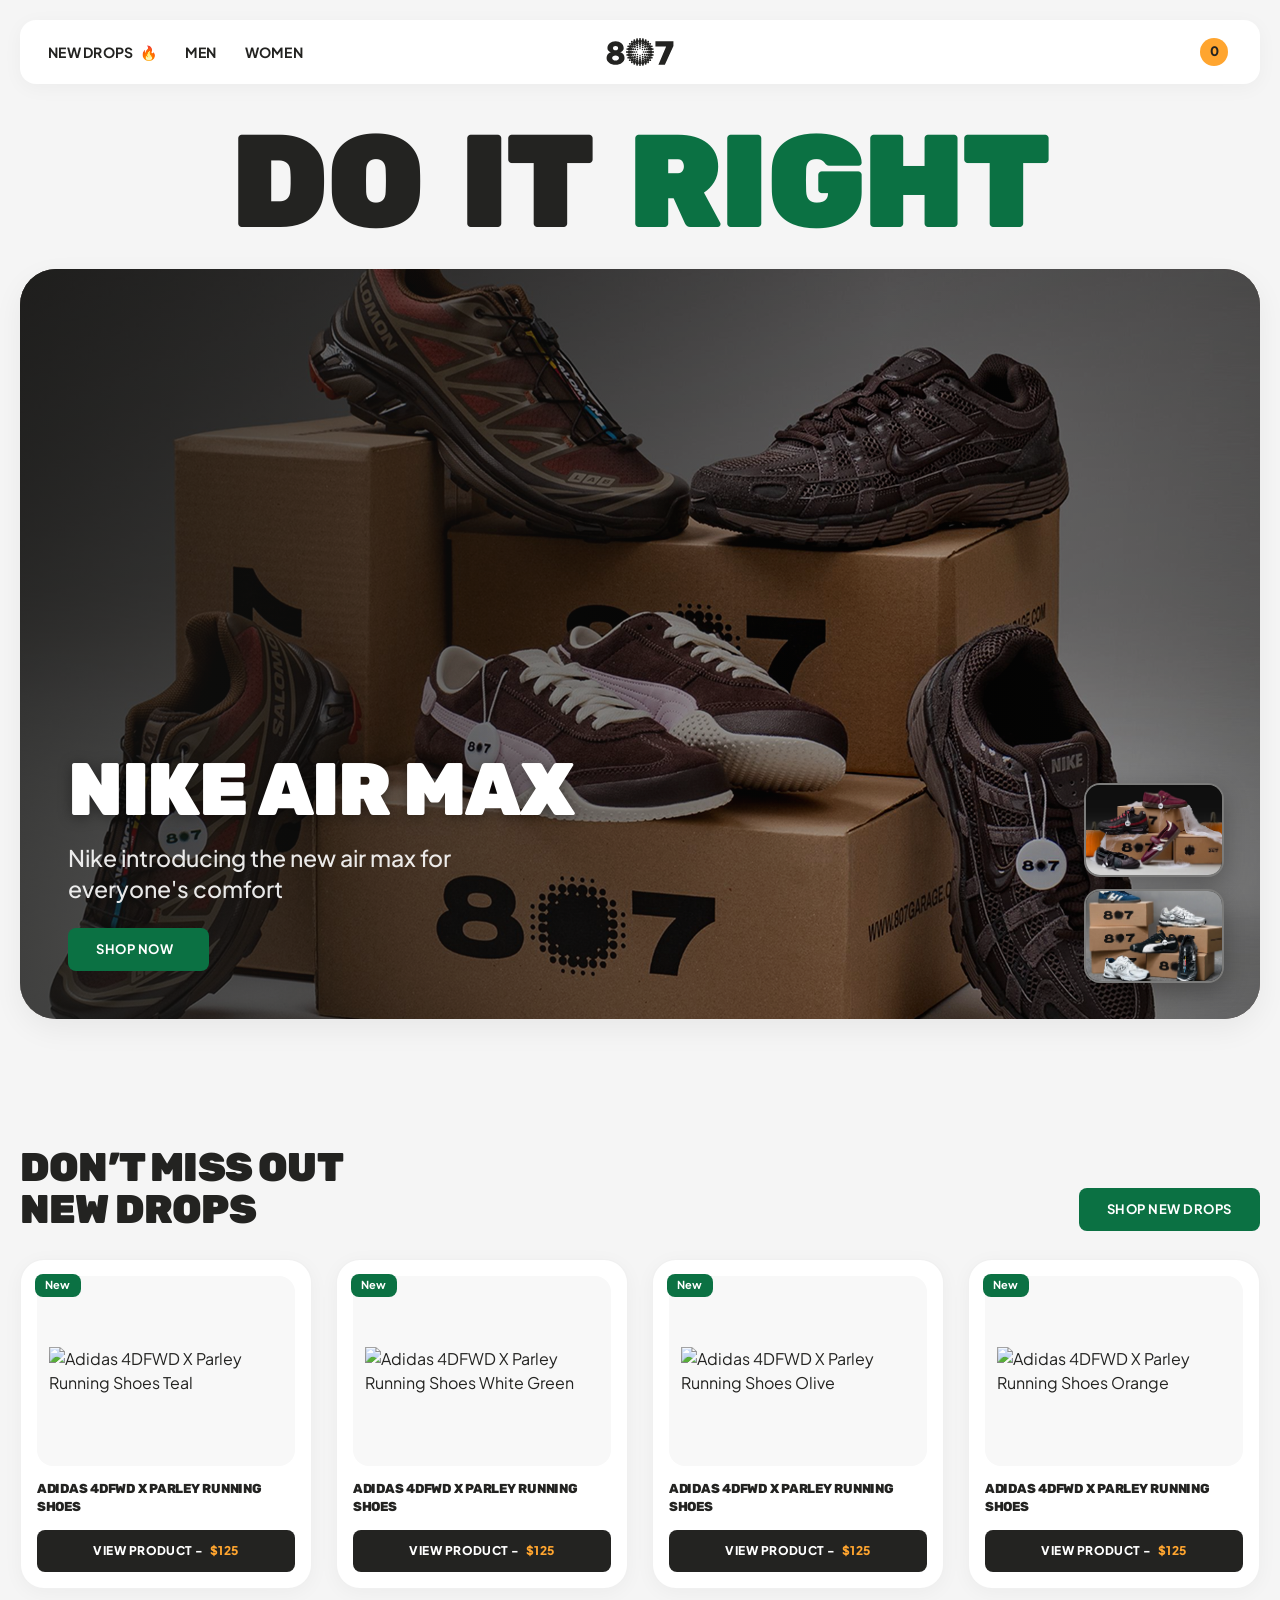
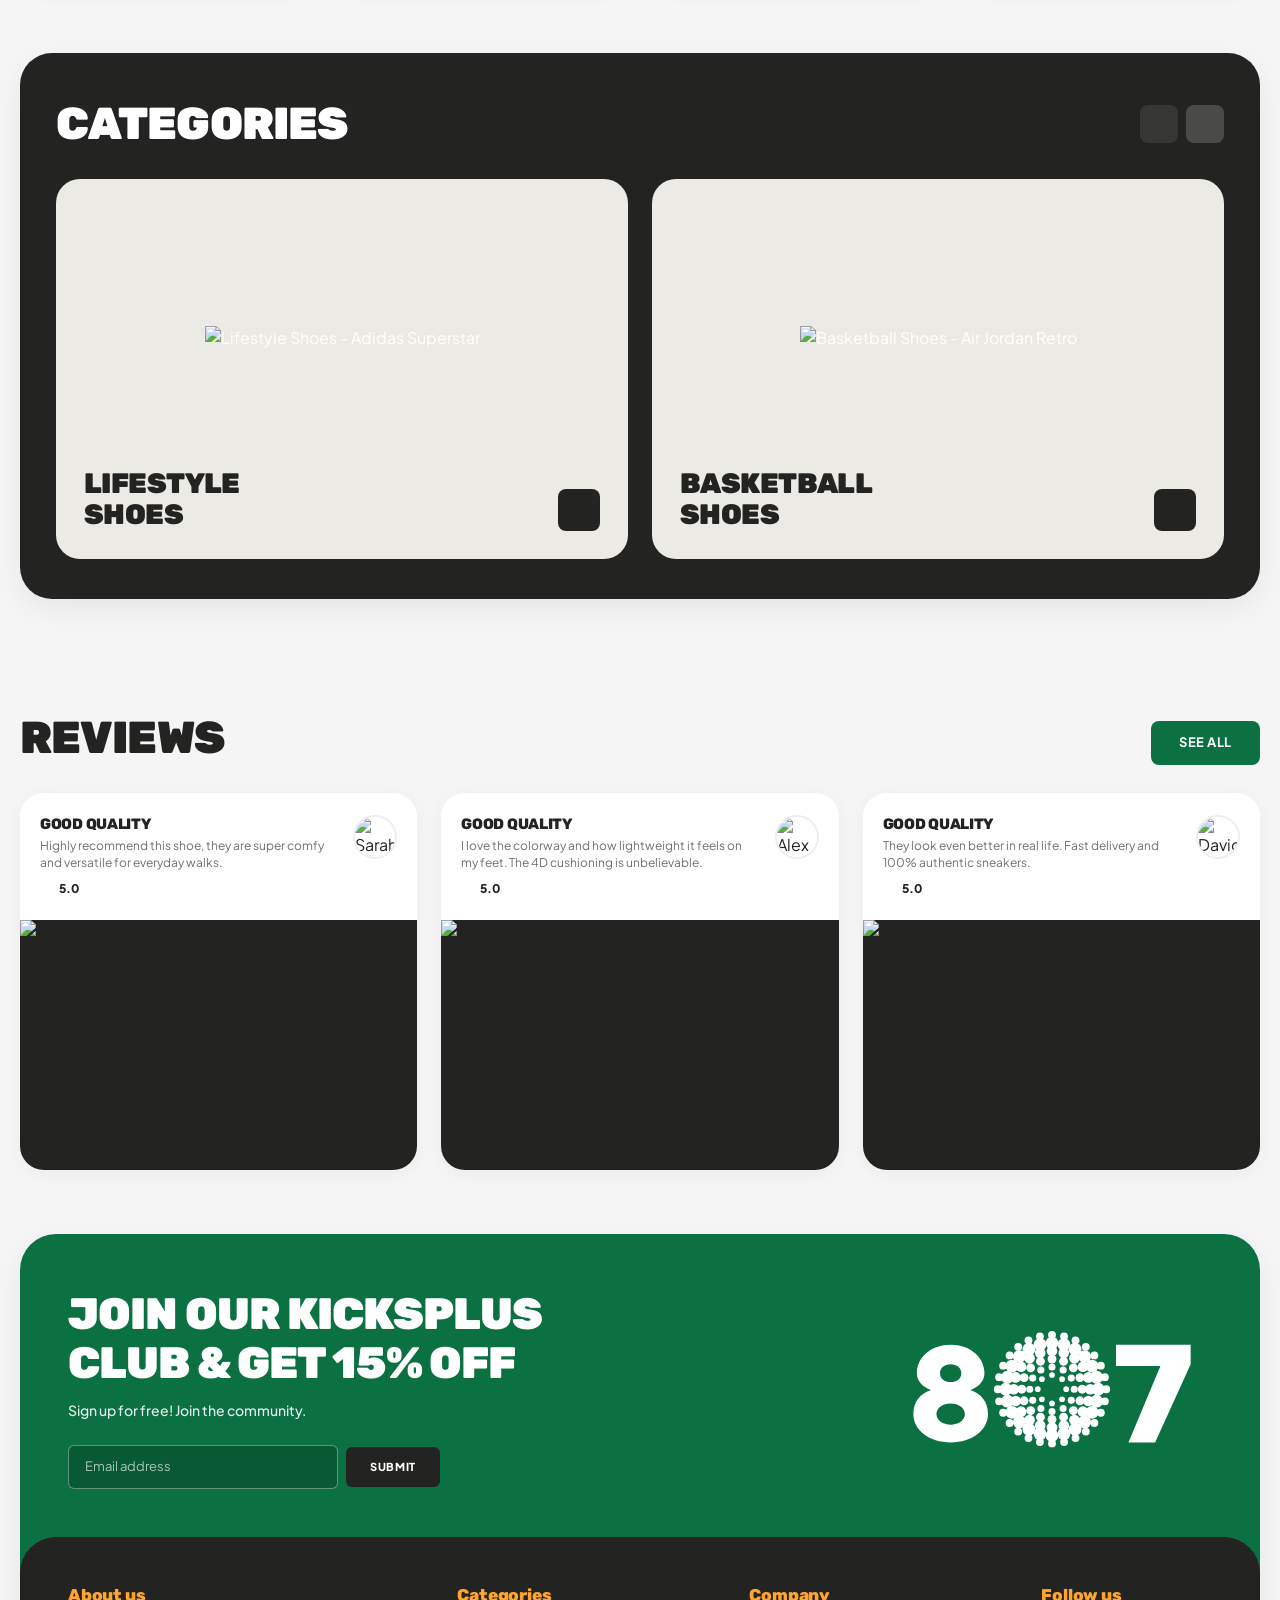
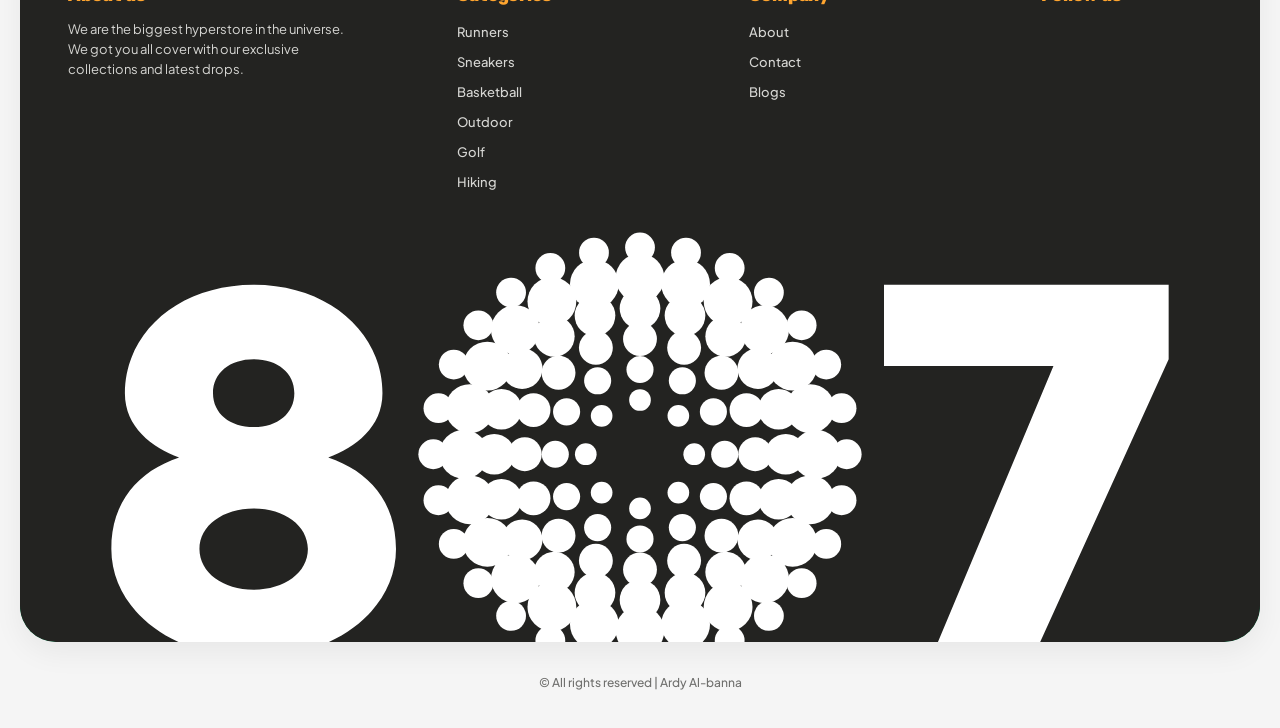
==== index.html @ c46842c0 "first commit" ====
<!DOCTYPE html>
<html lang="en">
<head>
  <meta charset="UTF-8" />
  <meta name="viewport" content="width=device-width, initial-scale=1.0" />
  <title>807 | DO IT RIGHT - Exclusive Sneakers & Streetwear Drops</title>
  <meta name="description" content="Shop the freshest sneaker drops, Nike Air Max, Adidas 4DFWD, and iconic streetwear at 807 Store. Sign up for 15% off your first order." />

  <!-- Google Fonts: Rubik & Plus Jakarta Sans -->
  <link rel="preconnect" href="https://fonts.googleapis.com" />
  <link rel="preconnect" href="https://fonts.gstatic.com" crossorigin />
  <link href="https://fonts.googleapis.com/css2?family=Plus+Jakarta+Sans:wght@400;500;600;700&family=Rubik:ital,wght@0,700;0,800;0,900;1,800&display=swap" rel="stylesheet" />

  <!-- Bootstrap 5.3.3 CSS -->
  <link href="https://cdn.jsdelivr.net/npm/bootstrap@5.3.3/dist/css/bootstrap.min.css" rel="stylesheet" integrity="sha384-QWTKZyjpPEjISv5WaRU9OFeRpok6YctnYmDr5pNlyT2bRjXh0JMhjY6hW+ALEwIH" crossorigin="anonymous" />

  <!-- Remix Icon 4.5.0 -->
  <link href="https://cdn.jsdelivr.net/npm/remixicon@4.5.0/fonts/remixicon.css" rel="stylesheet" />

  <!-- Custom Stylesheet -->
  <link rel="stylesheet" href="assets/css/style.css" />
</head>
<body>

  <!-- SVG Symbol Definition for 807 Logo -->
  <svg style="display: none;">
    <symbol id="logo-807-symbol" viewBox="0 0 180 70">
      <g fill="currentColor">
        <!-- Number 8 -->
        <path d="M 33 10 C 22 10 14 17 14 26 C 14 31 18 34 22 35.5 C 16 37.5 12 42 12 49 C 12 58 21 65 33 65 C 45 65 54 58 54 49 C 54 42 50 37.5 44 35.5 C 48 34 52 31 52 26 C 52 17 44 10 33 10 Z M 33 21 C 36.5 21 39 23 39 26 C 39 29 36.5 31 33 31 C 29.5 31 27 29 27 26 C 27 23 29.5 21 33 21 Z M 33 43 C 37.5 43 41 45.5 41 49 C 41 52.5 37.5 55 33 55 C 28.5 55 25 52.5 25 49 C 25 45.5 28.5 43 33 43 Z" />
        <!-- Number 0 (Radial Halftone Dots) -->
        <g class="halftone-dots">
          <circle cx="98.00" cy="35.00" r="1.6" /><circle cx="95.66" cy="40.66" r="1.6" /><circle cx="90.00" cy="43.00" r="1.6" /><circle cx="84.34" cy="40.66" r="1.6" /><circle cx="82.00" cy="35.00" r="1.6" /><circle cx="84.34" cy="29.34" r="1.6" /><circle cx="90.00" cy="27.00" r="1.6" /><circle cx="95.66" cy="29.34" r="1.6" /><circle cx="102.50" cy="35.00" r="2.0" /><circle cx="100.83" cy="41.25" r="2.0" /><circle cx="96.25" cy="45.83" r="2.0" /><circle cx="90.00" cy="47.50" r="2.0" /><circle cx="83.75" cy="45.83" r="2.0" /><circle cx="79.17" cy="41.25" r="2.0" /><circle cx="77.50" cy="35.00" r="2.0" /><circle cx="79.17" cy="28.75" r="2.0" /><circle cx="83.75" cy="24.17" r="2.0" /><circle cx="90.00" cy="22.50" r="2.0" /><circle cx="96.25" cy="24.17" r="2.0" /><circle cx="100.83" cy="28.75" r="2.0" /><circle cx="107.00" cy="35.00" r="2.5" /><circle cx="105.71" cy="41.51" r="2.5" /><circle cx="102.02" cy="47.02" r="2.5" /><circle cx="96.51" cy="50.71" r="2.5" /><circle cx="90.00" cy="52.00" r="2.5" /><circle cx="83.49" cy="50.71" r="2.5" /><circle cx="77.98" cy="47.02" r="2.5" /><circle cx="74.29" cy="41.51" r="2.5" /><circle cx="73.00" cy="35.00" r="2.5" /><circle cx="74.29" cy="28.49" r="2.5" /><circle cx="77.98" cy="22.98" r="2.5" /><circle cx="83.49" cy="19.29" r="2.5" /><circle cx="90.00" cy="18.00" r="2.5" /><circle cx="96.51" cy="19.29" r="2.5" /><circle cx="102.02" cy="22.98" r="2.5" /><circle cx="105.71" cy="28.49" r="2.5" /><circle cx="111.50" cy="35.00" r="3.0" /><circle cx="110.45" cy="41.64" r="3.0" /><circle cx="107.39" cy="47.64" r="3.0" /><circle cx="102.64" cy="52.39" r="3.0" /><circle cx="96.64" cy="55.45" r="3.0" /><circle cx="90.00" cy="56.50" r="3.0" /><circle cx="83.36" cy="55.45" r="3.0" /><circle cx="77.36" cy="52.39" r="3.0" /><circle cx="72.61" cy="47.64" r="3.0" /><circle cx="69.55" cy="41.64" r="3.0" /><circle cx="68.50" cy="35.00" r="3.0" /><circle cx="69.55" cy="28.36" r="3.0" /><circle cx="72.61" cy="22.36" r="3.0" /><circle cx="77.36" cy="17.61" r="3.0" /><circle cx="83.36" cy="14.55" r="3.0" /><circle cx="90.00" cy="13.50" r="3.0" /><circle cx="96.64" cy="14.55" r="3.0" /><circle cx="102.64" cy="17.61" r="3.0" /><circle cx="107.39" cy="22.36" r="3.0" /><circle cx="110.45" cy="28.36" r="3.0" /><circle cx="116.00" cy="35.00" r="3.6" /><circle cx="115.11" cy="41.73" r="3.6" /><circle cx="112.52" cy="48.00" r="3.6" /><circle cx="108.38" cy="53.38" r="3.6" /><circle cx="103.00" cy="57.52" r="3.6" /><circle cx="96.73" cy="60.11" r="3.6" /><circle cx="90.00" cy="61.00" r="3.6" /><circle cx="83.27" cy="60.11" r="3.6" /><circle cx="77.00" cy="57.52" r="3.6" /><circle cx="71.62" cy="53.38" r="3.6" /><circle cx="67.48" cy="48.00" r="3.6" /><circle cx="64.89" cy="41.73" r="3.6" /><circle cx="64.00" cy="35.00" r="3.6" /><circle cx="64.89" cy="28.27" r="3.6" /><circle cx="67.48" cy="22.00" r="3.6" /><circle cx="71.62" cy="16.62" r="3.6" /><circle cx="77.00" cy="12.48" r="3.6" /><circle cx="83.27" cy="9.89" r="3.6" /><circle cx="90.00" cy="9.00" r="3.6" /><circle cx="96.73" cy="9.89" r="3.6" /><circle cx="103.00" cy="12.48" r="3.6" /><circle cx="108.38" cy="16.62" r="3.6" /><circle cx="112.52" cy="22.00" r="3.6" /><circle cx="115.11" cy="28.27" r="3.6" /><circle cx="120.50" cy="35.00" r="2.2" /><circle cx="119.74" cy="41.79" r="2.2" /><circle cx="117.48" cy="48.23" r="2.2" /><circle cx="113.85" cy="54.02" r="2.2" /><circle cx="109.02" cy="58.85" r="2.2" /><circle cx="103.23" cy="62.48" r="2.2" /><circle cx="96.79" cy="64.74" r="2.2" /><circle cx="90.00" cy="65.50" r="2.2" /><circle cx="83.21" cy="64.74" r="2.2" /><circle cx="76.77" cy="62.48" r="2.2" /><circle cx="70.98" cy="58.85" r="2.2" /><circle cx="66.15" cy="54.02" r="2.2" /><circle cx="62.52" cy="48.23" r="2.2" /><circle cx="60.26" cy="41.79" r="2.2" /><circle cx="59.50" cy="35.00" r="2.2" /><circle cx="60.26" cy="28.21" r="2.2" /><circle cx="62.52" cy="21.77" r="2.2" /><circle cx="66.15" cy="15.98" r="2.2" /><circle cx="70.98" cy="11.15" r="2.2" /><circle cx="76.77" cy="7.52" r="2.2" /><circle cx="83.21" cy="5.26" r="2.2" /><circle cx="90.00" cy="4.50" r="2.2" /><circle cx="96.79" cy="5.26" r="2.2" /><circle cx="103.23" cy="7.52" r="2.2" /><circle cx="109.02" cy="11.15" r="2.2" /><circle cx="113.85" cy="15.98" r="2.2" /><circle cx="117.48" cy="21.77" r="2.2" /><circle cx="119.74" cy="28.21" r="2.2" />
        </g>
        <!-- Number 7 -->
        <path d="M 126 10 L 168 10 L 168 21 L 148 65 L 133 65 L 151 22 L 126 22 Z" />
      </g>
    </symbol>
  </svg>

  <div class="app-container">

    <!-- ==========================================
         1. NAVBAR
         ========================================== -->
    <header class="header-wrapper">
      <nav class="custom-navbar">
        <!-- Left Links -->
        <div class="nav-links-left">
          <a href="#new-drops" class="nav-item-link">
            <span>New Drops</span>
            <span class="fire-emoji">🔥</span>
          </a>
          <a href="listing.html" class="nav-item-link">MEN</a>
          <a href="listing.html" class="nav-item-link">WOMEN</a>
        </div>

        <!-- Center 807 Logo -->
        <a href="#" class="navbar-center-logo" aria-label="807 Home">
          <svg viewBox="0 0 180 70" style="height: 30px; width: 78px; fill: currentColor;">
            <use href="#logo-807-symbol"></use>
          </svg>
        </a>

        <!-- Right Action Icons -->
        <div class="nav-actions-right">
          <button class="nav-icon-btn" aria-label="Search">
            <i class="ri-search-line"></i>
          </button>
          <a href="login.html" class="nav-icon-btn" aria-label="Account profile">
            <i class="ri-user-line"></i>
          </a>
          <a href="cart.html" class="nav-icon-btn position-relative" aria-label="Shopping Cart">
            <span class="nav-cart-badge">0</span>
          </a>
        </div>
      </nav>
    </header>

    <!-- ==========================================
         2. HERO TITLE: DO IT RIGHT
         ========================================== -->
    <section class="hero-title-section">
      <h1 class="hero-giant-title">
        <span>DO IT </span><span class="title-accent">RIGHT</span>
      </h1>
    </section>

    <!-- ==========================================
         3. HERO BANNER
         ========================================== -->
    <section class="hero-banner-section">
      <div class="hero-banner-wrapper">
        <!-- High-res Sneaker Box Background Image from Google / Unsplash -->
        <img
          src="assets/images/hero-banner.png"
          alt="Nike Air Max Sneakers on Shoe Boxes"
          class="hero-banner-bg-img"
          loading="eager"
        />
        <div class="hero-banner-overlay"></div>

        <!-- Content Overlay -->
        <div class="hero-text-content">
          <h2 class="hero-product-title">NIKE AIR MAX</h2>
          <p class="hero-product-desc">
            Nike introducing the new air max for<br />everyone's comfort
          </p>
          <a href="listing.html" class="btn-brand-green">
            <span>SHOP NOW</span>
            <i class="ri-arrow-right-line"></i>
          </a>
        </div>

        <!-- Right Side Floating Previews -->
        <div class="hero-floating-cards">
          <div class="hero-preview-card" title="Sneaker packaging preview">
            <img src="assets/images/hero-thumb-1.png" alt="Box detail" />
          </div>
          <div class="hero-preview-card" title="10.10 BIG SALE">
            <img src="assets/images/hero-thumb-2.png" alt="Shoe drop" />
          </div>
        </div>
      </div>
    </section>

    <!-- ==========================================
         4. NEW DROPS
         ========================================== -->
    <section id="new-drops" class="section-new-drops">
      <div class="section-header-row">
        <h2 class="section-title-twoline">
          DON’T MISS OUT<br />NEW DROPS
        </h2>
        <a href="listing.html" class="btn-brand-green">SHOP NEW DROPS</a>
      </div>

      <div class="row g-3 g-lg-4">
        <!-- Product 1 -->
        <div class="col-6 col-md-4 col-lg-3">
          <div class="product-card">
            <span class="product-badge-new">New</span>
            <div class="product-img-wrapper">
              <a href="product.html?id=1&name=ADIDAS+4DFWD+X+PARLEY+RUNNING+SHOES&price=125">
                <img
                  src="https://images.unsplash.com/photo-1584735935682-2f2b69dff9d2?auto=format&fit=crop&w=600&q=80"
                  alt="Adidas 4DFWD X Parley Running Shoes Teal"
                  loading="lazy"
                />
              </a>
            </div>
            <h3 class="product-title">
              <a href="product.html?id=1&name=ADIDAS+4DFWD+X+PARLEY+RUNNING+SHOES&price=125" class="text-decoration-none text-reset">
                ADIDAS 4DFWD X PARLEY RUNNING SHOES
              </a>
            </h3>
            <a href="product.html?id=1&name=ADIDAS+4DFWD+X+PARLEY+RUNNING+SHOES&price=125" class="btn-view-product text-decoration-none">
              <span>VIEW PRODUCT - </span>
              <span class="price-tag">$125</span>
            </a>
          </div>
        </div>

        <!-- Product 2 -->
        <div class="col-6 col-md-4 col-lg-3">
          <div class="product-card">
            <span class="product-badge-new">New</span>
            <div class="product-img-wrapper">
              <a href="product.html?id=2&name=ADIDAS+ULTRABOOST+1.0+MIAMI&price=125">
                <img
                  src="https://images.unsplash.com/photo-1608231387042-66d1773070a5?auto=format&fit=crop&w=600&q=80"
                  alt="Adidas 4DFWD X Parley Running Shoes White Green"
                  loading="lazy"
                />
              </a>
            </div>
            <h3 class="product-title">
              <a href="product.html?id=2&name=ADIDAS+ULTRABOOST+1.0+MIAMI&price=125" class="text-decoration-none text-reset">
                ADIDAS 4DFWD X PARLEY RUNNING SHOES
              </a>
            </h3>
            <a href="product.html?id=2&name=ADIDAS+ULTRABOOST+1.0+MIAMI&price=125" class="btn-view-product text-decoration-none">
              <span>VIEW PRODUCT - </span>
              <span class="price-tag">$125</span>
            </a>
          </div>
        </div>

        <!-- Product 3 -->
        <div class="col-6 col-md-4 col-lg-3">
          <div class="product-card">
            <span class="product-badge-new">New</span>
            <div class="product-img-wrapper">
              <a href="product.html?id=3&name=ADIDAS+OZELIA+SHOES&price=125">
                <img
                  src="https://images.unsplash.com/photo-1606107557195-0e29a4b5b4aa?auto=format&fit=crop&w=600&q=80"
                  alt="Adidas 4DFWD X Parley Running Shoes Olive"
                  loading="lazy"
                />
              </a>
            </div>
            <h3 class="product-title">
              <a href="product.html?id=3&name=ADIDAS+OZELIA+SHOES&price=125" class="text-decoration-none text-reset">
                ADIDAS 4DFWD X PARLEY RUNNING SHOES
              </a>
            </h3>
            <a href="product.html?id=3&name=ADIDAS+OZELIA+SHOES&price=125" class="btn-view-product text-decoration-none">
              <span>VIEW PRODUCT - </span>
              <span class="price-tag">$125</span>
            </a>
          </div>
        </div>

        <!-- Product 4 -->
        <div class="col-6 col-md-4 col-lg-3">
          <div class="product-card">
            <span class="product-badge-new">New</span>
            <div class="product-img-wrapper">
              <a href="product.html?id=4&name=ADIDAS+4DFWD+2+RUNNING+SHOES&price=125">
                <img
                  src="https://images.unsplash.com/photo-1542291026-7eec264c27ff?auto=format&fit=crop&w=600&q=80"
                  alt="Adidas 4DFWD X Parley Running Shoes Orange"
                  loading="lazy"
                />
              </a>
            </div>
            <h3 class="product-title">
              <a href="product.html?id=4&name=ADIDAS+4DFWD+2+RUNNING+SHOES&price=125" class="text-decoration-none text-reset">
                ADIDAS 4DFWD X PARLEY RUNNING SHOES
              </a>
            </h3>
            <a href="product.html?id=4&name=ADIDAS+4DFWD+2+RUNNING+SHOES&price=125" class="btn-view-product text-decoration-none">
              <span>VIEW PRODUCT - </span>
              <span class="price-tag">$125</span>
            </a>
          </div>
        </div>
      </div>
    </section>

    <!-- ==========================================
         5. CATEGORIES (Dark Container)
         ========================================== -->
    <section id="categories" class="section-categories mb-5">
      <div class="categories-container-dark">
        <div class="categories-header-row">
          <h2 class="categories-title">CATEGORIES</h2>
          <div class="slider-nav-arrows">
            <button class="arrow-btn" aria-label="Previous category">
              <i class="ri-arrow-left-s-line"></i>
            </button>
            <button class="arrow-btn active" aria-label="Next category">
              <i class="ri-arrow-right-s-line"></i>
            </button>
          </div>
        </div>

        <div class="row g-3 g-md-4">
          <!-- Category 1: Lifestyle Shoes -->
          <div class="col-12 col-md-6">
            <a href="listing.html?category=lifestyle" class="category-card text-decoration-none d-flex flex-column">
              <div class="category-card-img-wrapper">
                <img
                  src="https://images.unsplash.com/photo-1588099768531-a72d4a198538?auto=format&fit=crop&w=900&q=80"
                  alt="Lifestyle Shoes - Adidas Superstar"
                  loading="lazy"
                />
              </div>
              <div class="category-card-bottom">
                <h3 class="category-card-name">
                  LIFESTYLE<br />SHOES
                </h3>
                <div class="category-btn-arrow">
                  <i class="ri-arrow-right-up-line"></i>
                </div>
              </div>
            </a>
          </div>

          <!-- Category 2: Basketball Shoes -->
          <div class="col-12 col-md-6">
            <a href="listing.html?category=basketball" class="category-card text-decoration-none d-flex flex-column">
              <div class="category-card-img-wrapper">
                <img
                  src="https://images.unsplash.com/photo-1579338559194-a162d19bf842?auto=format&fit=crop&w=900&q=80"
                  alt="Basketball Shoes - Air Jordan Retro"
                  loading="lazy"
                />
              </div>
              <div class="category-card-bottom">
                <h3 class="category-card-name">
                  BASKETBALL<br />SHOES
                </h3>
                <div class="category-btn-arrow">
                  <i class="ri-arrow-right-up-line"></i>
                </div>
              </div>
            </a>
          </div>
        </div>
      </div>
    </section>

    <!-- ==========================================
         6. REVIEWS
         ========================================== -->
    <section id="reviews" class="section-reviews">
      <div class="section-header-row">
        <h2 class="categories-title" style="color: var(--color-dark);">REVIEWS</h2>
        <a href="#reviews" class="btn-brand-green">SEE ALL</a>
      </div>

      <div class="row g-3 g-lg-4">
        <!-- Review 1 -->
        <div class="col-12 col-md-4">
          <div class="review-card">
            <div class="review-card-top">
              <div class="review-text-col">
                <h3 class="review-title">Good Quality</h3>
                <p class="review-comment">
                  Highly recommend this shoe, they are super comfy and versatile for everyday walks.
                </p>
                <div class="review-rating-row">
                  <i class="ri-star-fill"></i>
                  <i class="ri-star-fill"></i>
                  <i class="ri-star-fill"></i>
                  <i class="ri-star-fill"></i>
                  <i class="ri-star-fill"></i>
                  <span class="review-score-text">5.0</span>
                </div>
              </div>
              <img
                src="https://images.unsplash.com/photo-1534528741775-53994a69daeb?auto=format&fit=crop&w=150&q=80"
                alt="Sarah M."
                class="review-user-avatar"
                loading="lazy"
              />
            </div>
            <div class="review-card-photo">
              <img
                src="https://images.unsplash.com/photo-1515955656352-a1fa3ffcd111?auto=format&fit=crop&w=800&q=80"
                alt="Red high top sneaker on stairs"
                loading="lazy"
              />
            </div>
          </div>
        </div>

        <!-- Review 2 -->
        <div class="col-12 col-md-4">
          <div class="review-card">
            <div class="review-card-top">
              <div class="review-text-col">
                <h3 class="review-title">Good Quality</h3>
                <p class="review-comment">
                  I love the colorway and how lightweight it feels on my feet. The 4D cushioning is unbelievable.
                </p>
                <div class="review-rating-row">
                  <i class="ri-star-fill"></i>
                  <i class="ri-star-fill"></i>
                  <i class="ri-star-fill"></i>
                  <i class="ri-star-fill"></i>
                  <i class="ri-star-fill"></i>
                  <span class="review-score-text">5.0</span>
                </div>
              </div>
              <img
                src="https://images.unsplash.com/photo-1507003211169-0a1dd7228f2d?auto=format&fit=crop&w=150&q=80"
                alt="Alex R."
                class="review-user-avatar"
                loading="lazy"
              />
            </div>
            <div class="review-card-photo">
              <img
                src="https://images.unsplash.com/photo-1597045566677-8cf032ed6634?auto=format&fit=crop&w=800&q=80"
                alt="Colorful pastel sneakers on feet"
                loading="lazy"
              />
            </div>
          </div>
        </div>

        <!-- Review 3 -->
        <div class="col-12 col-md-4">
          <div class="review-card">
            <div class="review-card-top">
              <div class="review-text-col">
                <h3 class="review-title">Good Quality</h3>
                <p class="review-comment">
                  They look even better in real life. Fast delivery and 100% authentic sneakers.
                </p>
                <div class="review-rating-row">
                  <i class="ri-star-fill"></i>
                  <i class="ri-star-fill"></i>
                  <i class="ri-star-fill"></i>
                  <i class="ri-star-fill"></i>
                  <i class="ri-star-fill"></i>
                  <span class="review-score-text">5.0</span>
                </div>
              </div>
              <img
                src="https://images.unsplash.com/photo-1500648767791-00dcc994a43e?auto=format&fit=crop&w=150&q=80"
                alt="David K."
                class="review-user-avatar"
                loading="lazy"
              />
            </div>
            <div class="review-card-photo">
              <img
                src="https://images.unsplash.com/photo-1525966222134-fcfa99b8ae77?auto=format&fit=crop&w=800&q=80"
                alt="Black sneakers top down on asphalt"
                loading="lazy"
              />
            </div>
          </div>
        </div>
      </div>
    </section>

    <!-- ==========================================
         7 & 8. COMPOSITE CLUB PROMO & FOOTER (1:1 FIGMA)
         ========================================== -->
    <div class="footer-composite-wrapper">
      <!-- Green Club Promo Banner -->
      <section class="club-promo-banner">
        <div class="row align-items-center">
          <div class="col-12 col-lg-7">
            <h2 class="club-promo-title">
              JOIN OUR KICKSPLUS<br />CLUB & GET 15% OFF
            </h2>
            <p class="club-promo-subtext">
              Sign up for free! Join the community.
            </p>
            <form class="club-signup-form">
              <input
                type="email"
                class="club-input-email"
                placeholder="Email address"
                required
              />
              <button type="submit" class="btn-club-submit">
                SUBMIT
              </button>
            </form>
          </div>
          <div class="col-12 col-lg-5 club-promo-logo-col">
            <svg viewBox="0 0 180 70" style="max-width: 320px; width: 100%; fill: #FFFFFF;">
              <use href="#logo-807-symbol"></use>
            </svg>
          </div>
        </div>
      </section>

      <!-- Dark Footer Container -->
      <footer class="footer-dark-container">
        <div class="footer-inner-content">
          <div class="row g-4 mb-3">
            <!-- About Us -->
            <div class="col-12 col-md-4 col-lg-4">
              <h4 class="footer-col-title">About us</h4>
              <p class="footer-about-text">
                We are the biggest hyperstore in the universe.<br />We got you all cover with our exclusive<br />collections and latest drops.
              </p>
            </div>

            <!-- Categories -->
            <div class="col-6 col-md-3 col-lg-3">
              <h4 class="footer-col-title">Categories</h4>
              <ul class="footer-links-list">
                <li class="footer-link-item"><a href="#categories">Runners</a></li>
                <li class="footer-link-item"><a href="#categories">Sneakers</a></li>
                <li class="footer-link-item"><a href="#categories">Basketball</a></li>
                <li class="footer-link-item"><a href="#categories">Outdoor</a></li>
                <li class="footer-link-item"><a href="#categories">Golf</a></li>
                <li class="footer-link-item"><a href="#categories">Hiking</a></li>
              </ul>
            </div>

            <!-- Company -->
            <div class="col-6 col-md-3 col-lg-3">
              <h4 class="footer-col-title">Company</h4>
              <ul class="footer-links-list">
                <li class="footer-link-item"><a href="#">About</a></li>
                <li class="footer-link-item"><a href="#">Contact</a></li>
                <li class="footer-link-item"><a href="#">Blogs</a></li>
              </ul>
            </div>

            <!-- Follow Us -->
            <div class="col-12 col-md-2 col-lg-2">
              <h4 class="footer-col-title">Follow us</h4>
              <div class="footer-social-row">
                <a href="#" class="footer-social-icon" aria-label="Facebook">
                  <i class="ri-facebook-circle-fill"></i>
                </a>
                <a href="#" class="footer-social-icon" aria-label="Instagram">
                  <i class="ri-instagram-line"></i>
                </a>
                <a href="#" class="footer-social-icon" aria-label="Twitter X">
                  <i class="ri-twitter-x-line"></i>
                </a>
                <a href="#" class="footer-social-icon" aria-label="TikTok">
                  <i class="ri-tiktok-fill"></i>
                </a>
              </div>
            </div>
          </div>
        </div>

        <!-- Giant 807 Watermark Graphic cropped at bottom -->
        <div class="footer-giant-watermark">
          <svg viewBox="0 0 180 70">
            <use href="#logo-807-symbol"></use>
          </svg>
        </div>
      </footer>
    </div>

    <!-- Page Bottom Copyright (Outside the card on canvas) -->
    <div class="page-bottom-copyright">
      &copy; All rights reserved | Ardy Al-banna
    </div>

  </div>

  <!-- Bootstrap 5.3.3 JS Bundle -->
  <script src="https://cdn.jsdelivr.net/npm/bootstrap@5.3.3/dist/js/bootstrap.bundle.min.js" integrity="sha384-YvpcrYf0tY3lHB60NNkmXc5s9fDVZLESaAA55NDzOxhy9GkcIdslK1eN7N6jIeHz" crossorigin="anonymous"></script>

  <!-- Custom Scripts -->
  <script src="assets/js/main.js"></script>
</body>
</html>
---- assets/css/style.css ----
/* ==========================================================================
   807 SNEAKERS & STREETWEAR - 1:1 LANDING PAGE STYLESHEET
   Bootstrap 5.3+ Enhanced with Custom Design Tokens & Typography
   ========================================================================== */

@import url('https://fonts.googleapis.com/css2?family=Plus+Jakarta+Sans:wght@400;500;600;700&family=Rubik:ital,wght@0,700;0,800;0,900;1,800&display=swap');

:root {
  /* Color Palette matching the exact Figma mockup */
  --bg-canvas: #F5F5F5;
  --bg-card: #FFFFFF;
  --bg-category-card: #ECEAE5;
  --color-brand-green: #0B7143;
  --color-brand-green-hover: #086138;
  --color-brand-orange: #FFA52F;
  --color-dark: #232321;
  --color-dark-card: #1C1C1A;
  --color-muted-text: #70706E;
  --color-light-muted: #A0A09D;
  --color-border-subtle: rgba(0, 0, 0, 0.06);

  /* Typography */
  --font-display: 'Rubik', sans-serif;
  --font-body: 'Plus Jakarta Sans', sans-serif;

  /* Border Radiuses */
  --radius-sm: 8px;
  --radius-md: 16px;
  --radius-lg: 24px;
  --radius-xl: 32px;
  --radius-pill: 9999px;

  /* Shadows */
  --shadow-subtle: 0 4px 20px rgba(0, 0, 0, 0.04);
  --shadow-card: 0 10px 30px rgba(0, 0, 0, 0.06);
  --shadow-hover: 0 16px 40px rgba(0, 0, 0, 0.12);
  --transition-smooth: all 0.28s cubic-bezier(0.16, 1, 0.3, 1);
}

/* Base resets & typography */
* {
  box-sizing: border-box;
}

body {
  background-color: var(--bg-canvas);
  color: var(--color-dark);
  font-family: var(--font-body);
  -webkit-font-smoothing: antialiased;
  -moz-osx-font-smoothing: grayscale;
  overflow-x: hidden;
  margin: 0;
  padding: 0;
}

h1, h2, h3, h4, h5, h6,
.font-display {
  font-family: var(--font-display);
  font-weight: 900;
  letter-spacing: -0.02em;
  text-transform: uppercase;
}

a {
  text-decoration: none;
  color: inherit;
  transition: var(--transition-smooth);
}

img {
  max-width: 100%;
  height: auto;
  display: block;
}

/* Main Container Constraint matching design */
.app-container {
  max-width: 1320px;
  margin: 0 auto;
  padding-left: 20px;
  padding-right: 20px;
}

/* ==========================================================================
   1. NAVIGATION BAR
   ========================================================================== */
.header-wrapper {
  padding-top: 20px;
  padding-bottom: 12px;
}

.custom-navbar {
  background-color: var(--bg-card);
  border-radius: var(--radius-md);
  padding: 14px 28px;
  display: flex;
  align-items: center;
  justify-content: space-between;
  box-shadow: var(--shadow-subtle);
  position: relative;
  z-index: 50;
}

.nav-links-left {
  display: flex;
  align-items: center;
  gap: 28px;
}

.nav-item-link {
  font-size: 14px;
  font-weight: 700;
  color: var(--color-dark);
  text-transform: uppercase;
  letter-spacing: 0.02em;
  display: inline-flex;
  align-items: center;
  gap: 6px;
}

.nav-item-link:hover {
  color: var(--color-brand-green);
}

.nav-item-link .fire-emoji {
  display: inline-block;
  transform-origin: center;
  animation: pulse-flame 2s infinite ease-in-out;
}

@keyframes pulse-flame {
  0%, 100% { transform: scale(1); }
  50% { transform: scale(1.15) rotate(4deg); }
}

.navbar-center-logo {
  position: absolute;
  left: 50%;
  transform: translateX(-50%);
  display: flex;
  align-items: center;
}

.navbar-center-logo svg {
  height: 28px;
  width: auto;
  color: var(--color-dark);
}

.nav-actions-right {
  display: flex;
  align-items: center;
  gap: 20px;
}

.nav-icon-btn {
  background: none;
  border: none;
  color: var(--color-dark);
  font-size: 20px;
  cursor: pointer;
  padding: 4px;
  display: flex;
  align-items: center;
  justify-content: center;
  transition: var(--transition-smooth);
}

.nav-icon-btn:hover {
  color: var(--color-brand-green);
  transform: translateY(-1px);
}

.nav-cart-badge {
  background-color: var(--color-brand-orange);
  color: var(--color-dark);
  font-size: 13px;
  font-weight: 800;
  width: 28px;
  height: 28px;
  border-radius: 50%;
  display: inline-flex;
  align-items: center;
  justify-content: center;
  margin-left: 4px;
  transition: var(--transition-smooth);
}

.nav-cart-badge:hover {
  transform: scale(1.08);
}

/* ==========================================================================
   2. HERO GIANT TITLE
   ========================================================================== */
.hero-title-section {
  margin-top: 24px;
  margin-bottom: 24px;
  padding: 0;
  width: 100%;
  text-align: center;
}

.hero-giant-title {
  font-family: var(--font-display);
  font-size: clamp(3.6rem, 10.3vw, 9.5rem);
  font-weight: 900;
  line-height: 0.95;
  margin: 0;
  color: var(--color-dark);
  text-align: center;
  letter-spacing: -0.02em;
  word-spacing: 0.12em;
  white-space: nowrap;
}

.hero-giant-title .title-accent {
  color: var(--color-brand-green);
}

/* ==========================================================================
   3. HERO BANNER (1320 x 750)
   ========================================================================== */
.hero-banner-section {
  margin-top: 0;
  margin-bottom: 64px;
}

.hero-banner-wrapper {
  position: relative;
  border-radius: 36px;
  overflow: hidden;
  width: 100%;
  max-width: 1320px;
  height: 750px;
  background-color: #5A4E46;
  box-shadow: var(--shadow-card);
}

.hero-banner-bg-img {
  width: 100%;
  height: 100%;
  object-fit: cover;
  object-position: center 38%;
  filter: brightness(0.92) contrast(1.04);
}

/* Subtle dark gradient overlay to ensure text readability */
.hero-banner-overlay {
  position: absolute;
  inset: 0;
  background: linear-gradient(
    to right,
    rgba(20, 20, 18, 0.72) 0%,
    rgba(20, 20, 18, 0.45) 35%,
    rgba(20, 20, 18, 0.1) 70%,
    rgba(20, 20, 18, 0.3) 100%
  );
  pointer-events: none;
}



/* Hero Content on Bottom-Left */
.hero-text-content {
  position: absolute;
  bottom: 48px;
  left: 48px;
  max-width: 880px;
  z-index: 10;
  color: #FFFFFF;
}

.hero-product-title {
  font-size: clamp(48px, 5.8vw, 84px);
  font-weight: 900;
  line-height: 1.05;
  color: #FFFFFF;
  margin-bottom: 12px;
  text-shadow: 0 2px 14px rgba(0, 0, 0, 0.4);
  white-space: nowrap;
}

.hero-product-desc {
  font-size: clamp(18px, 1.8vw, 26px);
  color: rgba(255, 255, 255, 0.9);
  line-height: 1.35;
  margin-bottom: 24px;
  max-width: 750px;
  font-weight: 500;
}

.btn-brand-green {
  background-color: var(--color-brand-green);
  color: #FFFFFF;
  font-family: var(--font-body);
  font-size: 13px;
  font-weight: 700;
  letter-spacing: 0.04em;
  text-transform: uppercase;
  padding: 12px 28px;
  border-radius: var(--radius-sm);
  border: none;
  cursor: pointer;
  display: inline-flex;
  align-items: center;
  justify-content: center;
  gap: 8px;
  transition: var(--transition-smooth);
}

.btn-brand-green:hover {
  background-color: var(--color-brand-green-hover);
  color: #FFFFFF;
  transform: translateY(-2px);
  box-shadow: 0 6px 16px rgba(0, 122, 61, 0.35);
}

/* Hero Floating Right Preview Cards */
.hero-floating-cards {
  position: absolute;
  right: 36px;
  bottom: 36px;
  display: flex;
  flex-direction: column;
  gap: 12px;
  z-index: 10;
}

.hero-preview-card {
  width: 140px;
  height: 94px;
  border-radius: var(--radius-md);
  overflow: hidden;
  position: relative;
  border: 2px solid rgba(255, 255, 255, 0.4);
  box-shadow: 0 8px 24px rgba(0, 0, 0, 0.3);
  cursor: pointer;
  transition: var(--transition-smooth);
  background-color: #232321;
}

.hero-preview-card:hover {
  transform: scale(1.05) translateY(-2px);
  border-color: #FFFFFF;
}

.hero-preview-card img {
  width: 100%;
  height: 100%;
  object-fit: cover;
}

.hero-preview-card .sale-tag {
  position: absolute;
  inset: 0;
  background: rgba(0, 0, 0, 0.45);
  display: flex;
  flex-direction: column;
  justify-content: center;
  align-items: center;
  color: #FFFFFF;
  text-align: center;
  font-weight: 800;
  padding: 4px;
}

.hero-preview-card .sale-tag span:first-child {
  font-size: 16px;
  color: var(--color-brand-orange);
}

.hero-preview-card .sale-tag span:last-child {
  font-size: 9px;
  letter-spacing: 0.05em;
  text-transform: uppercase;
}

/* ==========================================================================
   4. NEW DROPS SECTION
   ========================================================================== */
.section-new-drops {
  padding-top: 64px;
  padding-bottom: 64px;
}

.section-header-row {
  display: flex;
  align-items: flex-end;
  justify-content: space-between;
  margin-bottom: 28px;
  gap: 20px;
}

.section-title-twoline {
  font-size: clamp(1.8rem, 3.2vw, 2.5rem);
  font-weight: 900;
  line-height: 1.05;
  color: var(--color-dark);
  margin: 0;
}

/* Product Card */
.product-card {
  background-color: var(--bg-card);
  border-radius: var(--radius-lg);
  padding: 16px;
  display: flex;
  flex-direction: column;
  height: 100%;
  position: relative;
  transition: var(--transition-smooth);
  box-shadow: var(--shadow-subtle);
  border: 1px solid var(--color-border-subtle);
}

.product-card:hover {
  transform: translateY(-6px);
  box-shadow: var(--shadow-hover);
}

.product-badge-new {
  position: absolute;
  top: 14px;
  left: 14px;
  background-color: var(--color-brand-green);
  color: #FFFFFF;
  font-size: 11px;
  font-weight: 700;
  letter-spacing: 0.02em;
  padding: 3px 10px;
  border-radius: var(--radius-sm);
  z-index: 2;
}

.product-img-wrapper {
  height: 190px;
  width: 100%;
  display: flex;
  align-items: center;
  justify-content: center;
  margin-bottom: 14px;
  overflow: hidden;
  background-color: #F8F8F8;
  border-radius: var(--radius-md);
  padding: 12px;
}

.product-img-wrapper img {
  max-height: 100%;
  width: auto;
  object-fit: contain;
  transition: var(--transition-smooth);
}

.product-card:hover .product-img-wrapper img {
  transform: scale(1.08) rotate(-2deg);
}

.product-title {
  font-family: var(--font-display);
  font-size: 13px;
  font-weight: 800;
  line-height: 1.35;
  color: var(--color-dark);
  margin-bottom: 14px;
  min-height: 36px;
  display: -webkit-box;
  -webkit-line-clamp: 2;
  -webkit-box-orient: vertical;
  overflow: hidden;
}

.btn-view-product {
  background-color: var(--color-dark);
  color: #FFFFFF;
  border: none;
  border-radius: var(--radius-sm);
  padding: 12px 14px;
  font-size: 12px;
  font-weight: 800;
  letter-spacing: 0.04em;
  text-transform: uppercase;
  width: 100%;
  margin-top: auto;
  display: flex;
  align-items: center;
  justify-content: center;
  gap: 6px;
  transition: var(--transition-smooth);
}

.btn-view-product .price-tag {
  color: var(--color-brand-orange);
}

.btn-view-product:hover {
  background-color: #000000;
  transform: translateY(-1px);
}

/* ==========================================================================
   5. CATEGORIES SECTION (Dark Container)
   ========================================================================== */
.categories-container-dark {
  background-color: var(--color-dark);
  border-radius: var(--radius-xl);
  padding: 44px 36px 40px;
  color: #FFFFFF;
  box-shadow: var(--shadow-card);
}

.categories-header-row {
  display: flex;
  align-items: center;
  justify-content: space-between;
  margin-bottom: 28px;
}

.categories-title {
  font-size: clamp(2rem, 3.5vw, 2.8rem);
  font-weight: 900;
  color: #FFFFFF;
  margin: 0;
}

.slider-nav-arrows {
  display: flex;
  align-items: center;
  gap: 8px;
}

.arrow-btn {
  width: 38px;
  height: 38px;
  background-color: #363633;
  color: #FFFFFF;
  border: none;
  border-radius: var(--radius-sm);
  display: flex;
  align-items: center;
  justify-content: center;
  font-size: 18px;
  cursor: pointer;
  transition: var(--transition-smooth);
}

.arrow-btn:hover {
  background-color: #4A4A46;
  color: var(--color-brand-orange);
}

.arrow-btn.active {
  background-color: #4A4A46;
}

/* Category Cards */
.category-card {
  background-color: var(--bg-category-card);
  border-radius: var(--radius-lg);
  padding: 28px;
  height: 380px;
  display: flex;
  flex-direction: column;
  justify-content: space-between;
  position: relative;
  overflow: hidden;
  transition: var(--transition-smooth);
  cursor: pointer;
}

.category-card:hover {
  transform: translateY(-4px);
  background-color: #F2F0EB;
}

.category-card-img-wrapper {
  flex: 1;
  display: flex;
  align-items: center;
  justify-content: center;
  padding: 10px;
}

.category-card-img-wrapper img {
  max-height: 200px;
  width: auto;
  object-fit: contain;
  transition: var(--transition-smooth);
}

.category-card:hover .category-card-img-wrapper img {
  transform: scale(1.06) rotate(-3deg);
}

.category-card-bottom {
  display: flex;
  align-items: flex-end;
  justify-content: space-between;
  z-index: 2;
}

.category-card-name {
  font-family: var(--font-display);
  font-size: clamp(1.4rem, 2.2vw, 1.85rem);
  font-weight: 900;
  color: var(--color-dark);
  line-height: 1.1;
  margin: 0;
}

.category-btn-arrow {
  width: 42px;
  height: 42px;
  background-color: var(--color-dark);
  color: #FFFFFF;
  border-radius: var(--radius-sm);
  display: flex;
  align-items: center;
  justify-content: center;
  font-size: 20px;
  transition: var(--transition-smooth);
}

.category-card:hover .category-btn-arrow {
  background-color: var(--color-brand-green);
  transform: rotate(45deg);
}

/* ==========================================================================
   6. REVIEWS SECTION
   ========================================================================== */
.section-reviews {
  padding-top: 64px;
  padding-bottom: 64px;
}

.review-card {
  border-radius: var(--radius-lg);
  overflow: hidden;
  height: 100%;
  display: flex;
  flex-direction: column;
  box-shadow: var(--shadow-subtle);
  transition: var(--transition-smooth);
  background-color: var(--bg-card);
}

.review-card:hover {
  transform: translateY(-6px);
  box-shadow: var(--shadow-hover);
}

.review-card-top {
  background-color: var(--bg-card);
  padding: 22px 20px;
  display: flex;
  justify-content: space-between;
  align-items: flex-start;
  gap: 16px;
}

.review-text-col {
  flex: 1;
}

.review-title {
  font-family: var(--font-display);
  font-size: 15px;
  font-weight: 800;
  color: var(--color-dark);
  margin-bottom: 4px;
}

.review-comment {
  font-size: 12px;
  color: var(--color-muted-text);
  line-height: 1.45;
  margin-bottom: 8px;
  display: -webkit-box;
  -webkit-line-clamp: 2;
  -webkit-box-orient: vertical;
  overflow: hidden;
}

.review-rating-row {
  display: flex;
  align-items: center;
  gap: 3px;
  color: var(--color-brand-orange);
  font-size: 14px;
}

.review-score-text {
  font-size: 12px;
  font-weight: 800;
  color: var(--color-dark);
  margin-left: 4px;
}

.review-user-avatar {
  width: 44px;
  height: 44px;
  border-radius: 50%;
  object-fit: cover;
  flex-shrink: 0;
  border: 2px solid #EEEEEE;
}

.review-card-photo {
  height: 250px;
  width: 100%;
  overflow: hidden;
  background-color: #232321;
}

.review-card-photo img {
  width: 100%;
  height: 100%;
  object-fit: cover;
  transition: var(--transition-smooth);
}

.review-card:hover .review-card-photo img {
  transform: scale(1.05);
}

/* ==========================================================================
   7. COMPOSITE CLUB PROMO & FOOTER (1:1 FIGMA DESIGN)
   ========================================================================== */
.footer-composite-wrapper {
  background-color: var(--color-brand-green);
  border-radius: 36px;
  overflow: hidden;
  box-shadow: var(--shadow-card);
  margin-bottom: 8px;
}

/* Green Club Promo Banner */
.club-promo-banner {
  padding: 56px 48px 48px;
  color: #FFFFFF;
  position: relative;
}

.club-promo-title {
  font-family: var(--font-display);
  font-size: clamp(2rem, 3.6vw, 2.75rem);
  font-weight: 900;
  line-height: 1.12;
  color: #FFFFFF;
  margin-bottom: 12px;
  letter-spacing: -0.02em;
}

.club-promo-subtext {
  font-family: var(--font-body);
  font-size: 14px;
  color: rgba(255, 255, 255, 0.9);
  margin-bottom: 24px;
  font-weight: 500;
}

.club-signup-form {
  display: flex;
  align-items: center;
  gap: 8px;
  max-width: 440px;
}

.club-input-email {
  background: rgba(0, 0, 0, 0.2);
  border: 1px solid rgba(255, 255, 255, 0.35);
  color: #FFFFFF;
  border-radius: 6px;
  padding: 11px 16px;
  font-size: 13px;
  width: 270px;
  outline: none;
  transition: var(--transition-smooth);
}

.club-input-email::placeholder {
  color: rgba(255, 255, 255, 0.65);
}

.club-input-email:focus {
  border-color: #FFFFFF;
  background: rgba(0, 0, 0, 0.3);
  box-shadow: 0 0 0 2px rgba(255, 255, 255, 0.25);
}

.btn-club-submit {
  background-color: var(--color-dark);
  color: #FFFFFF;
  border: none;
  border-radius: 6px;
  padding: 12px 24px;
  font-size: 11px;
  font-weight: 800;
  text-transform: uppercase;
  letter-spacing: 0.06em;
  cursor: pointer;
  transition: var(--transition-smooth);
}

.btn-club-submit:hover {
  background-color: #000000;
  transform: translateY(-1px);
}

.club-promo-logo-col {
  display: flex;
  align-items: center;
  justify-content: flex-end;
}

.club-promo-logo-col svg {
  max-width: 320px;
  width: 100%;
  height: auto;
  color: #FFFFFF;
}

/* Dark Footer Card with top-rounded corners overlapping the green */
.footer-dark-container {
  background-color: var(--color-dark);
  border-radius: 36px;
  padding: 48px 0 0;
  color: #FFFFFF;
  position: relative;
  overflow: hidden;
}

.footer-inner-content {
  padding-left: 48px;
  padding-right: 48px;
}

.footer-col-title {
  color: var(--color-brand-orange);
  font-family: var(--font-display);
  font-size: 17px;
  font-weight: 800;
  margin-bottom: 14px;
  text-transform: none;
  letter-spacing: -0.01em;
}

.footer-about-text {
  font-size: 13px;
  color: #D6D6D3;
  line-height: 1.55;
  max-width: 320px;
  margin: 0;
}

.footer-links-list {
  list-style: none;
  padding: 0;
  margin: 0;
  display: flex;
  flex-direction: column;
  gap: 6px;
}

.footer-link-item a {
  font-size: 13px;
  color: #D6D6D3;
  font-weight: 500;
}

.footer-link-item a:hover {
  color: var(--color-brand-orange);
}

.footer-social-row {
  display: flex;
  align-items: center;
  gap: 16px;
}

.footer-social-icon {
  color: #FFFFFF;
  display: inline-flex;
  align-items: center;
  justify-content: center;
  font-size: 18px;
  transition: var(--transition-smooth);
}

.footer-social-icon:hover {
  color: var(--color-brand-orange);
  transform: translateY(-2px);
}

/* Giant Watermark 807 Graphic at the bottom */
.footer-giant-watermark {
  margin-top: 24px;
  margin-bottom: -4%;
  padding-left: 10px;
  padding-right: 10px;
  width: 100%;
  display: flex;
  justify-content: center;
  align-items: center;
  pointer-events: none;
  user-select: none;
}

.footer-giant-watermark svg {
  width: 100%;
  max-width: 100%;
  height: auto;
  display: block;
  color: #FFFFFF !important;
  fill: #FFFFFF !important;
}

/* Page Bottom Copyright outside the card */
.page-bottom-copyright {
  text-align: center;
  font-size: 12px;
  color: var(--color-muted-text);
  padding: 24px 0 36px;
  font-weight: 500;
}

/* ==========================================================================
   RESPONSIVE ADJUSTMENTS
   ========================================================================== */
@media (max-width: 991.98px) {
  .hero-banner-wrapper {
    height: 440px;
  }
  .hero-text-content {
    bottom: 28px;
    left: 28px;
  }
  .hero-floating-cards {
    display: none; /* Hide mini preview cards on tablet/mobile for clean look */
  }
  .club-promo-logo-col {
    justify-content: center;
    margin-top: 24px;
  }
}

@media (max-width: 767.98px) {
  .header-wrapper {
    padding-top: 12px;
  }
  .custom-navbar {
    padding: 10px 16px;
  }
  .nav-links-left {
    display: none; /* Mobile menu can collapse or simplify */
  }
  .navbar-center-logo {
    position: static;
    transform: none;
  }
  .hero-banner-wrapper {
    height: 380px;
  }
  .hero-vertical-tag {
    display: none;
  }
  .hero-text-content {
    bottom: 24px;
    left: 20px;
    right: 20px;
  }
  .hero-product-title {
    font-size: 1.8rem;
  }
  .club-promo-banner,
  .categories-container-dark,
  .footer-dark-container {
    padding: 28px 20px;
    border-radius: var(--radius-lg);
  }
  .club-signup-form {
    flex-direction: column;
    align-items: stretch;
  }
}

/* ==========================================================================
   LISTING / CATALOG PAGE STYLES (1:1 FIGMA DESIGN)
   ========================================================================== */
.listing-promo-banner {
  background: #151513 url('../images/bg-list-product.png') no-repeat right center / cover;
  border-radius: 32px;
  min-height: 380px;
  padding: 56px 64px;
  color: #FFFFFF;
  position: relative;
  overflow: hidden;
  box-shadow: var(--shadow-card);
  margin-bottom: 36px;
  display: flex;
  align-items: center;
}

.listing-promo-bg-img {
  position: absolute;
  top: 0;
  left: 0;
  width: 100%;
  height: 100%;
  object-fit: cover;
  object-position: right center;
  z-index: 1;
  pointer-events: none;
}

.listing-promo-content {
  position: relative;
  z-index: 2;
  max-width: 500px;
}

.promo-label {
  color: #A5A5A0;
  font-size: 13px;
  font-weight: 600;
  letter-spacing: 0.04em;
  margin-bottom: 8px;
}

.promo-heading {
  font-family: var(--font-display);
  font-size: clamp(2.4rem, 4.4vw, 4rem);
  font-weight: 900;
  line-height: 1.05;
  color: #FFFFFF;
  text-transform: uppercase;
  margin-bottom: 14px;
  letter-spacing: -0.02em;
}

.promo-text {
  font-size: 14px;
  color: #BCBCB8;
  line-height: 1.55;
  max-width: 380px;
  margin: 0;
}

@media (max-width: 767.98px) {
  .listing-promo-banner {
    padding: 36px 24px;
    min-height: 280px;
  }
  .listing-promo-banner::before {
    content: '';
    position: absolute;
    top: 0;
    left: 0;
    width: 100%;
    height: 100%;
    background: rgba(21, 21, 19, 0.7);
    z-index: 1;
    pointer-events: none;
  }
}

/* Listing Header Title & Sort */
.listing-header-bar {
  display: flex;
  align-items: flex-end;
  justify-content: space-between;
  margin-bottom: 28px;
  gap: 16px;
}

.listing-title {
  font-family: var(--font-display);
  font-size: clamp(1.8rem, 2.6vw, 2.2rem);
  font-weight: 900;
  color: var(--color-dark);
  margin-bottom: 2px;
}

.listing-item-count {
  font-size: 13px;
  font-weight: 600;
  color: var(--color-muted-text);
  margin: 0;
}

.btn-sort-dropdown {
  background-color: #FFFFFF;
  border: 1px solid #E2E2DE;
  border-radius: 8px;
  padding: 10px 18px;
  font-size: 12px;
  font-weight: 800;
  letter-spacing: 0.06em;
  text-transform: uppercase;
  color: var(--color-dark);
  display: inline-flex;
  align-items: center;
  gap: 8px;
  cursor: pointer;
  box-shadow: var(--shadow-subtle);
  transition: var(--transition-smooth);
}

.btn-sort-dropdown:hover {
  border-color: var(--color-dark);
}

/* Filters Sidebar */
.filters-sidebar {
  padding-right: 12px;
}

.filters-main-heading {
  font-family: var(--font-display);
  font-size: 18px;
  font-weight: 900;
  color: var(--color-dark);
  margin-bottom: 24px;
}

.filter-group {
  margin-bottom: 24px;
  border-bottom: 1px solid rgba(0, 0, 0, 0.06);
  padding-bottom: 20px;
}

.filter-group:last-child {
  border-bottom: none;
}

.filter-group-header {
  display: flex;
  align-items: center;
  justify-content: space-between;
  font-size: 12px;
  font-weight: 800;
  letter-spacing: 0.06em;
  text-transform: uppercase;
  color: var(--color-dark);
  margin-bottom: 14px;
  cursor: pointer;
}

.filter-group-header i {
  font-size: 18px;
  color: var(--color-dark);
}

.filter-tags-row {
  display: flex;
  flex-wrap: wrap;
  gap: 8px;
}

.badge-refine-pill {
  background-color: var(--color-brand-green);
  color: #FFFFFF;
  border-radius: var(--radius-pill);
  font-size: 11px;
  font-weight: 700;
  padding: 4px 12px;
  display: inline-flex;
  align-items: center;
  gap: 6px;
  cursor: pointer;
  transition: var(--transition-smooth);
}

.badge-refine-pill.dark {
  background-color: #085934;
}

.badge-refine-pill:hover {
  opacity: 0.85;
}

/* Size Grid */
.filter-size-grid {
  display: grid;
  grid-template-columns: repeat(5, 1fr);
  gap: 6px;
}

.btn-filter-size {
  height: 38px;
  background-color: #ECEAE5;
  border: 1px solid transparent;
  border-radius: 6px;
  font-size: 12px;
  font-weight: 800;
  color: var(--color-dark);
  display: flex;
  align-items: center;
  justify-content: center;
  cursor: pointer;
  transition: var(--transition-smooth);
}

.btn-filter-size:hover {
  background-color: #DFDDD8;
}

.btn-filter-size.active {
  background-color: var(--color-dark);
  color: #FFFFFF;
}

/* Color Swatches Grid */
.filter-color-grid {
  display: grid;
  grid-template-columns: repeat(5, 1fr);
  gap: 8px;
}

.color-swatch-btn {
  width: 32px;
  height: 32px;
  border-radius: 6px;
  border: none;
  cursor: pointer;
  transition: transform 0.2s ease, box-shadow 0.2s ease;
}

.color-swatch-btn:hover {
  transform: scale(1.12);
}

.color-swatch-btn.active {
  box-shadow: 0 0 0 2px #F5F5F5, 0 0 0 4px var(--color-dark);
}

/* Checkbox Items */
.filter-checkbox-item {
  display: flex;
  align-items: center;
  gap: 10px;
  margin-bottom: 10px;
  font-size: 13px;
  font-weight: 600;
  color: var(--color-dark);
  cursor: pointer;
  user-select: none;
}

.filter-checkbox-item input[type="checkbox"] {
  appearance: none;
  width: 18px;
  height: 18px;
  border: 1.5px solid #BCBCB8;
  border-radius: 4px;
  outline: none;
  cursor: pointer;
  display: flex;
  align-items: center;
  justify-content: center;
  background-color: #FFFFFF;
  transition: var(--transition-smooth);
}

.filter-checkbox-item input[type="checkbox"]:checked {
  background-color: var(--color-dark);
  border-color: var(--color-dark);
}

.filter-checkbox-item input[type="checkbox"]:checked::after {
  content: '✓';
  color: #FFFFFF;
  font-size: 12px;
  font-weight: 900;
}

/* Price Range Slider */
.price-slider-wrap {
  padding-top: 6px;
}

.price-range-slider {
  width: 100%;
  accent-color: var(--color-brand-green);
  cursor: pointer;
}

.price-labels-row {
  display: flex;
  justify-content: space-between;
  font-size: 12px;
  font-weight: 700;
  color: var(--color-dark);
  margin-top: 6px;
}

/* Listing Product Cards (Grid 3x3) */
.listing-product-card {
  background-color: #ECEAE5;
  border-radius: 20px;
  padding: 16px;
  display: flex;
  flex-direction: column;
  height: 100%;
  position: relative;
  transition: var(--transition-smooth);
  box-shadow: var(--shadow-subtle);
}

.listing-product-card:hover {
  transform: translateY(-4px);
  background-color: #E6E4DE;
  box-shadow: var(--shadow-hover);
}

.badge-tag-orange {
  position: absolute;
  top: 14px;
  left: 14px;
  background-color: var(--color-brand-orange);
  color: var(--color-dark);
  font-size: 11px;
  font-weight: 800;
  padding: 3px 10px;
  border-radius: 6px;
  z-index: 2;
}

.badge-tag-green {
  position: absolute;
  top: 14px;
  left: 14px;
  background-color: var(--color-brand-green);
  color: #FFFFFF;
  font-size: 11px;
  font-weight: 700;
  padding: 3px 10px;
  border-radius: 6px;
  z-index: 2;
}

.listing-img-box {
  height: 190px;
  width: 100%;
  display: flex;
  align-items: center;
  justify-content: center;
  margin-bottom: 12px;
  overflow: hidden;
  padding: 8px;
}

.listing-img-box img {
  max-height: 100%;
  width: auto;
  object-fit: contain;
  transition: var(--transition-smooth);
}

.listing-product-card:hover .listing-img-box img {
  transform: scale(1.08) rotate(-2deg);
}

.listing-item-title {
  font-family: var(--font-display);
  font-size: 13px;
  font-weight: 800;
  line-height: 1.3;
  color: var(--color-dark);
  margin-bottom: 14px;
  min-height: 36px;
}

.listing-item-title .item-subtitle {
  display: block;
  font-weight: 600;
  color: var(--color-muted-text);
  font-size: 12px;
}

/* Pagination Bar */
.pagination-wrapper {
  margin-top: 48px;
  margin-bottom: 48px;
  display: flex;
  align-items: center;
  justify-content: center;
  gap: 8px;
  flex-wrap: wrap;
}

.btn-pagination {
  height: 38px;
  padding: 0 14px;
  border: 1px solid #DFDFDC;
  background-color: #FFFFFF;
  border-radius: 6px;
  font-size: 12px;
  font-weight: 800;
  color: var(--color-dark);
  display: inline-flex;
  align-items: center;
  justify-content: center;
  gap: 4px;
  cursor: pointer;
  transition: var(--transition-smooth);
}

.btn-pagination:hover {
  background-color: #F0EEE9;
}

.btn-pagination.active {
  background-color: var(--color-dark);
  color: #FFFFFF;
  border-color: var(--color-dark);
}

.pagination-dots {
  font-weight: 800;
  color: var(--color-muted-text);
  padding: 0 4px;
}

/* ==========================================
   PRODUCT DETAIL PAGE (product.html)
   ========================================== */
.product-detail-section {
  margin-top: 32px;
  margin-bottom: 64px;
}

.product-gallery-grid {
  display: grid;
  grid-template-columns: repeat(2, 1fr);
  gap: 16px;
}

.gallery-card {
  background-color: #ECEAE5;
  border-radius: 24px;
  overflow: hidden;
  aspect-ratio: 1 / 1;
  display: flex;
  align-items: center;
  justify-content: center;
  position: relative;
  transition: var(--transition-smooth);
}

.gallery-card img {
  width: 100%;
  height: 100%;
  object-fit: cover;
  transition: transform 0.4s ease;
}

.gallery-card:hover img {
  transform: scale(1.04);
}

/* Product Info Panel */
.product-info-panel {
  padding-left: 24px;
}

@media (max-width: 991.98px) {
  .product-info-panel {
    padding-left: 0;
    margin-top: 32px;
  }
}

.badge-new-release {
  background-color: #007A3D;
  color: #FFFFFF;
  font-size: 11px;
  font-weight: 800;
  text-transform: uppercase;
  letter-spacing: 0.05em;
  padding: 6px 14px;
  border-radius: 8px;
  display: inline-block;
  margin-bottom: 16px;
}

.product-detail-title {
  font-family: var(--font-display);
  font-size: clamp(1.8rem, 2.6vw, 2.4rem);
  font-weight: 900;
  color: var(--color-dark);
  line-height: 1.15;
  text-transform: uppercase;
  letter-spacing: -0.02em;
  margin-bottom: 12px;
}

.product-detail-price {
  font-family: var(--font-display);
  font-size: 26px;
  font-weight: 800;
  color: #007A3D;
  margin-bottom: 24px;
}

/* Color Options */
.product-option-block {
  margin-bottom: 24px;
}

.option-label-row {
  display: flex;
  align-items: center;
  justify-content: space-between;
  margin-bottom: 10px;
}

.option-title {
  font-size: 13px;
  font-weight: 800;
  text-transform: uppercase;
  color: var(--color-dark);
  letter-spacing: 0.02em;
}

.size-chart-link {
  font-size: 11px;
  font-weight: 800;
  text-transform: uppercase;
  color: var(--color-dark);
  text-decoration: underline;
  transition: var(--transition-smooth);
}

.size-chart-link:hover {
  color: #007A3D;
}

.product-color-swatches {
  display: flex;
  align-items: center;
  gap: 14px;
}

.product-color-btn {
  width: 32px;
  height: 32px;
  border-radius: 50%;
  border: none;
  cursor: pointer;
  position: relative;
  transition: transform 0.2s ease;
  padding: 0;
}

.product-color-btn.active {
  outline: 2px solid var(--color-dark);
  outline-offset: 3px;
}

.product-color-btn:hover {
  transform: scale(1.1);
}

/* Size Grid */
.product-size-grid {
  display: flex;
  flex-wrap: wrap;
  gap: 8px;
}

.product-size-btn {
  width: 44px;
  height: 42px;
  border-radius: 8px;
  border: 1px solid rgba(0, 0, 0, 0.08);
  background-color: #FFFFFF;
  color: var(--color-dark);
  font-size: 13px;
  font-weight: 700;
  display: flex;
  align-items: center;
  justify-content: center;
  cursor: pointer;
  transition: var(--transition-smooth);
}

.product-size-btn:hover {
  border-color: var(--color-dark);
}

.product-size-btn.active {
  background-color: var(--color-dark);
  color: #FFFFFF;
  border-color: var(--color-dark);
}

/* Action Buttons */
.product-actions-row {
  display: flex;
  gap: 12px;
  margin-top: 28px;
}

.btn-detail-add-cart {
  flex: 1;
  height: 52px;
  background-color: var(--color-dark);
  color: #FFFFFF;
  font-family: var(--font-display);
  font-size: 14px;
  font-weight: 900;
  text-transform: uppercase;
  letter-spacing: 0.04em;
  border: none;
  border-radius: 12px;
  cursor: pointer;
  transition: var(--transition-smooth);
  display: flex;
  align-items: center;
  justify-content: center;
  gap: 8px;
}

.btn-detail-add-cart:hover {
  background-color: #383834;
  transform: translateY(-2px);
}

.btn-detail-wishlist {
  width: 52px;
  height: 52px;
  background-color: var(--color-dark);
  color: #FFFFFF;
  border: none;
  border-radius: 12px;
  display: flex;
  align-items: center;
  justify-content: center;
  font-size: 20px;
  cursor: pointer;
  transition: var(--transition-smooth);
}

.btn-detail-wishlist:hover {
  background-color: #383834;
  color: #FF5A5F;
  transform: translateY(-2px);
}

.btn-detail-buy-now {
  width: 100%;
  height: 52px;
  background-color: #007A3D;
  color: #FFFFFF;
  font-family: var(--font-display);
  font-size: 14px;
  font-weight: 900;
  text-transform: uppercase;
  letter-spacing: 0.04em;
  border: none;
  border-radius: 12px;
  cursor: pointer;
  margin-top: 12px;
  transition: var(--transition-smooth);
}

.btn-detail-buy-now:hover {
  background-color: #006834;
  transform: translateY(-2px);
}

/* About Product Details */
.about-product-box {
  margin-top: 32px;
  padding-top: 24px;
  border-top: 1px solid rgba(0, 0, 0, 0.08);
}

.about-product-title {
  font-size: 13px;
  font-weight: 800;
  text-transform: uppercase;
  color: var(--color-dark);
  margin-bottom: 4px;
}

.about-product-colorway {
  font-size: 13px;
  color: var(--color-muted-text);
  margin-bottom: 14px;
}

.about-product-notice {
  font-size: 13px;
  color: var(--color-muted-text);
  line-height: 1.5;
  margin-bottom: 14px;
}

.about-product-list {
  list-style: disc;
  padding-left: 18px;
  margin: 0;
}

.about-product-list li {
  font-size: 12px;
  color: var(--color-muted-text);
  line-height: 1.6;
  margin-bottom: 6px;
}

/* Related Products ("You may also like") */
.section-related-products {
  margin-top: 64px;
  margin-bottom: 64px;
}

.related-header-row {
  display: flex;
  align-items: center;
  justify-content: space-between;
  margin-bottom: 28px;
}

.related-title {
  font-family: var(--font-display);
  font-size: clamp(1.8rem, 2.5vw, 2.4rem);
  font-weight: 900;
  color: var(--color-dark);
  margin: 0;
}

.carousel-indicators-bar {
  display: flex;
  align-items: center;
  justify-content: center;
  gap: 8px;
  margin-top: 32px;
}

.carousel-indicator-pill {
  height: 4px;
  width: 14px;
  background-color: #D1D1CD;
  border-radius: 4px;
  transition: var(--transition-smooth);
}

.carousel-indicator-pill.active {
  width: 28px;
  background-color: #007A3D;
}

/* ==========================================================================
   AUTH PAGES: LOGIN & REGISTER (1:1 FIGMA)
   ========================================================================== */
.auth-page-section {
  padding-top: 36px;
  padding-bottom: 60px;
}

.auth-title {
  font-family: var(--font-display);
  font-size: clamp(2rem, 3.5vw, 2.75rem);
  font-weight: 900;
  color: var(--color-dark);
  line-height: 1.1;
  margin-bottom: 8px;
  text-transform: none;
}

.auth-link-forgot {
  display: inline-block;
  font-size: 14px;
  font-weight: 600;
  color: var(--color-dark);
  text-decoration: underline;
  margin-bottom: 24px;
  transition: var(--transition-smooth);
}

.auth-link-forgot:hover {
  color: var(--color-brand-green);
}

.auth-form-wrapper {
  max-width: 480px;
}

.auth-input-group {
  margin-bottom: 16px;
}

.auth-input {
  width: 100%;
  height: 52px;
  background-color: #ECEAE5;
  border: 1px solid #70706E;
  border-radius: var(--radius-sm);
  padding: 12px 18px;
  font-family: var(--font-body);
  font-size: 15px;
  font-weight: 500;
  color: var(--color-dark);
  outline: none;
  transition: var(--transition-smooth);
}

.auth-input::placeholder {
  color: #70706E;
  font-weight: 500;
}

.auth-input:focus {
  background-color: #FFFFFF;
  border-color: var(--color-dark);
  box-shadow: 0 0 0 3px rgba(35, 35, 33, 0.12);
}

/* Custom Checkbox */
.custom-checkbox-container {
  display: flex;
  align-items: flex-start;
  gap: 12px;
  margin-top: 18px;
  margin-bottom: 24px;
  cursor: pointer;
  user-select: none;
}

.custom-checkbox-input {
  appearance: none;
  -webkit-appearance: none;
  width: 20px;
  height: 20px;
  border: 1.5px solid var(--color-dark);
  border-radius: 4px;
  background-color: transparent;
  cursor: pointer;
  display: inline-grid;
  place-content: center;
  flex-shrink: 0;
  margin-top: 2px;
  transition: var(--transition-smooth);
}

.custom-checkbox-input::before {
  content: "";
  width: 10px;
  height: 6px;
  border-left: 2px solid #FFFFFF;
  border-bottom: 2px solid #FFFFFF;
  transform: rotate(-45deg) translate(1px, -1px);
  opacity: 0;
  transition: 0.15s ease-in-out opacity;
}

.custom-checkbox-input:checked {
  background-color: var(--color-dark);
  border-color: var(--color-dark);
}

.custom-checkbox-input:checked::before {
  opacity: 1;
}

.custom-checkbox-label {
  font-size: 13px;
  font-weight: 600;
  line-height: 1.45;
  color: var(--color-dark);
}

.custom-checkbox-label a {
  text-decoration: underline;
  color: var(--color-dark);
  font-weight: 700;
}

.custom-checkbox-label a:hover {
  color: var(--color-brand-green);
}

/* Primary Auth Button */
.btn-auth-primary {
  width: 100%;
  height: 52px;
  background-color: var(--color-dark);
  color: #FFFFFF;
  border: none;
  border-radius: var(--radius-sm);
  padding: 0 22px;
  display: flex;
  align-items: center;
  justify-content: space-between;
  font-family: var(--font-display);
  font-size: 13px;
  font-weight: 800;
  letter-spacing: 0.05em;
  text-transform: uppercase;
  cursor: pointer;
  transition: var(--transition-smooth);
  text-decoration: none;
}

.btn-auth-primary:hover {
  background-color: #000000;
  color: #FFFFFF;
  transform: translateY(-2px);
  box-shadow: 0 6px 18px rgba(0, 0, 0, 0.18);
}

.btn-auth-primary i {
  font-size: 18px;
  transition: transform 0.2s ease;
}

.btn-auth-primary:hover i {
  transform: translateX(4px);
}

/* Social Buttons Row */
.social-login-row {
  display: flex;
  gap: 12px;
  margin-top: 16px;
  margin-bottom: 24px;
}

.btn-social-auth {
  flex: 1;
  height: 54px;
  background-color: #ECEAE5;
  border: 1px solid #70706E;
  border-radius: var(--radius-sm);
  display: flex;
  align-items: center;
  justify-content: center;
  cursor: pointer;
  transition: var(--transition-smooth);
}

.btn-social-auth:hover {
  background-color: #FFFFFF;
  border-color: var(--color-dark);
  transform: translateY(-2px);
  box-shadow: 0 4px 12px rgba(0, 0, 0, 0.08);
}

.btn-social-auth svg,
.btn-social-auth i {
  width: 24px;
  height: 24px;
}

.auth-terms-note {
  font-size: 12px;
  font-weight: 600;
  line-height: 1.5;
  color: var(--color-dark);
  margin-top: 20px;
}

.auth-terms-note a {
  font-weight: 700;
  text-decoration: underline;
  color: var(--color-dark);
}

.auth-terms-note a:hover {
  color: var(--color-brand-green);
}

/* Register Specific Styles */
.auth-subtitle {
  font-size: 15px;
  font-weight: 700;
  color: var(--color-dark);
  margin-bottom: 12px;
}

.auth-divider-or {
  font-family: var(--font-display);
  font-size: 14px;
  font-weight: 900;
  color: var(--color-dark);
  margin: 16px 0;
  text-transform: uppercase;
}

.auth-section-heading {
  font-family: var(--font-display);
  font-size: 16px;
  font-weight: 800;
  color: var(--color-dark);
  margin-top: 18px;
  margin-bottom: 10px;
}

.auth-gender-row {
  display: flex;
  gap: 28px;
  align-items: center;
  margin-bottom: 14px;
}

.auth-hint-text {
  font-size: 11px;
  font-weight: 500;
  color: var(--color-muted-text);
  line-height: 1.4;
  margin-top: 6px;
  margin-bottom: 16px;
}

/* Kicks Club Benefits Right Card */
.kicks-club-card {
  background-color: var(--bg-card);
  border-radius: var(--radius-lg);
  padding: 42px 44px;
  box-shadow: var(--shadow-subtle);
  border: 1px solid var(--color-border-subtle);
  height: 100%;
}

.kicks-club-card-title {
  font-family: var(--font-display);
  font-size: clamp(1.8rem, 2.5vw, 2.2rem);
  font-weight: 900;
  color: var(--color-dark);
  line-height: 1.15;
  margin-bottom: 18px;
  text-transform: none;
}

.kicks-club-card-lead {
  font-size: 14px;
  font-weight: 500;
  line-height: 1.6;
  color: var(--color-dark);
  margin-bottom: 16px;
}

.kicks-club-bullets {
  list-style: none;
  padding-left: 0;
  margin-bottom: 24px;
}

.kicks-club-bullets li {
  font-size: 13.5px;
  font-weight: 500;
  color: var(--color-dark);
  line-height: 1.7;
  position: relative;
  padding-left: 18px;
}

.kicks-club-bullets li::before {
  content: "•";
  position: absolute;
  left: 0;
  font-weight: 900;
  font-size: 16px;
  color: var(--color-dark);
}

.kicks-club-card-foot {
  font-size: 14px;
  font-weight: 500;
  line-height: 1.55;
  color: var(--color-dark);
  margin-bottom: 28px;
}

/* ==========================================================================
   CART / BAG PAGE (1:1 FIGMA)
   ========================================================================== */
.cart-page-section {
  padding-top: 32px;
  padding-bottom: 60px;
}

.cart-promo-banner {
  margin-bottom: 28px;
}

.cart-promo-title {
  font-family: var(--font-display);
  font-size: clamp(1.6rem, 2.4vw, 2rem);
  font-weight: 900;
  color: var(--color-dark);
  margin-bottom: 8px;
  text-transform: none;
}

.cart-promo-subtext {
  font-size: 14px;
  color: var(--color-dark);
  line-height: 1.5;
  margin: 0;
}

.cart-promo-subtext a {
  font-weight: 700;
  text-decoration: underline;
  color: var(--color-dark);
}

.cart-promo-subtext a:hover {
  color: var(--color-brand-green);
}

/* Your Bag Card Container */
.cart-bag-container {
  background-color: var(--bg-card);
  border-radius: var(--radius-lg);
  padding: 32px;
  box-shadow: var(--shadow-subtle);
  border: 1px solid var(--color-border-subtle);
}

.cart-bag-heading {
  font-family: var(--font-display);
  font-size: 1.6rem;
  font-weight: 900;
  color: var(--color-dark);
  margin-bottom: 6px;
  text-transform: none;
}

.cart-bag-subtext {
  font-size: 13.5px;
  color: var(--color-muted-text);
  margin-bottom: 28px;
}

/* Cart Item Row */
.cart-item-row {
  display: flex;
  gap: 20px;
  align-items: flex-start;
  padding-bottom: 24px;
  border-bottom: 1px solid #ECEAE5;
}

.cart-item-thumb-box {
  width: 140px;
  height: 130px;
  background-color: #ECEAE5;
  border-radius: var(--radius-md);
  display: flex;
  align-items: center;
  justify-content: center;
  padding: 10px;
  flex-shrink: 0;
}

.cart-item-thumb-box img {
  max-width: 100%;
  max-height: 100%;
  object-fit: contain;
  transition: transform 0.3s ease;
}

.cart-item-thumb-box:hover img {
  transform: scale(1.08) rotate(-2deg);
}

.cart-item-details {
  flex: 1;
}

.cart-item-title-row {
  display: flex;
  justify-content: space-between;
  align-items: flex-start;
  gap: 16px;
  margin-bottom: 6px;
}

.cart-item-product-name {
  font-family: var(--font-display);
  font-size: 1.15rem;
  font-weight: 900;
  color: var(--color-dark);
  text-transform: uppercase;
  margin: 0;
}

.cart-item-price-tag {
  font-family: var(--font-display);
  font-size: 1.15rem;
  font-weight: 900;
  color: var(--color-brand-green);
  white-space: nowrap;
}

.cart-item-category {
  font-size: 13px;
  color: var(--color-muted-text);
  margin-bottom: 3px;
}

.cart-item-colorway {
  font-size: 13px;
  color: var(--color-muted-text);
  margin-bottom: 14px;
}

.cart-item-controls-row {
  display: flex;
  gap: 16px;
  align-items: center;
  margin-bottom: 16px;
}

.cart-select-wrapper {
  position: relative;
  display: inline-block;
}

.cart-custom-select {
  appearance: none;
  -webkit-appearance: none;
  background-color: transparent;
  border: 1px solid #D1D1CB;
  border-radius: var(--radius-sm);
  padding: 6px 32px 6px 14px;
  font-family: var(--font-body);
  font-size: 13px;
  font-weight: 600;
  color: var(--color-dark);
  cursor: pointer;
  outline: none;
  transition: var(--transition-smooth);
}

.cart-custom-select:focus {
  border-color: var(--color-dark);
}

.cart-select-wrapper::after {
  content: "";
  position: absolute;
  right: 12px;
  top: 50%;
  transform: translateY(-50%);
  width: 8px;
  height: 5px;
  background-image: url("data:image/svg+xml,%3Csvg xmlns='http://www.w3.org/2000/svg' viewBox='0 0 10 6'%3E%3Cpath fill='%23232321' d='M0 0l5 5 5-5z'/%3E%3C/svg%3E");
  background-size: contain;
  background-repeat: no-repeat;
  pointer-events: none;
}

.cart-item-actions-row {
  display: flex;
  gap: 16px;
  align-items: center;
}

.cart-action-icon-btn {
  background: none;
  border: none;
  color: var(--color-dark);
  font-size: 20px;
  cursor: pointer;
  padding: 4px;
  display: inline-flex;
  align-items: center;
  justify-content: center;
  transition: var(--transition-smooth);
}

.cart-action-icon-btn:hover {
  color: var(--color-brand-green);
  transform: scale(1.1);
}

.cart-action-icon-btn.btn-remove:hover {
  color: #DC3545;
}

/* Order Summary Card */
.order-summary-card {
  background-color: var(--bg-card);
  border-radius: var(--radius-lg);
  padding: 32px;
  box-shadow: var(--shadow-subtle);
  border: 1px solid var(--color-border-subtle);
}

.summary-card-title {
  font-family: var(--font-display);
  font-size: 1.5rem;
  font-weight: 900;
  color: var(--color-dark);
  margin-bottom: 22px;
  text-transform: none;
}

.summary-line-item {
  display: flex;
  justify-content: space-between;
  align-items: center;
  margin-bottom: 14px;
  font-size: 14px;
  font-weight: 600;
  color: var(--color-dark);
}

.summary-line-item span:first-child {
  text-transform: uppercase;
}

.summary-total-item {
  display: flex;
  justify-content: space-between;
  align-items: center;
  margin-top: 18px;
  padding-top: 18px;
  border-top: 1px solid #ECEAE5;
  font-family: var(--font-display);
  font-size: 1.25rem;
  font-weight: 900;
  color: var(--color-dark);
}

.btn-checkout-primary {
  width: 100%;
  height: 52px;
  background-color: var(--color-dark);
  color: #FFFFFF;
  border: none;
  border-radius: var(--radius-sm);
  display: flex;
  align-items: center;
  justify-content: center;
  font-family: var(--font-display);
  font-size: 13px;
  font-weight: 800;
  letter-spacing: 0.05em;
  text-transform: uppercase;
  margin-top: 24px;
  margin-bottom: 18px;
  cursor: pointer;
  text-decoration: none;
  transition: var(--transition-smooth);
}

.btn-checkout-primary:hover {
  background-color: #000000;
  color: #FFFFFF;
  transform: translateY(-2px);
  box-shadow: 0 6px 18px rgba(0, 0, 0, 0.18);
}

.promo-toggle-link {
  font-size: 14px;
  font-weight: 600;
  color: var(--color-dark);
  text-decoration: underline;
  cursor: pointer;
  display: inline-block;
}

.promo-toggle-link:hover {
  color: var(--color-brand-green);
}

.promo-form-drawer {
  display: none;
  margin-top: 14px;
  animation: fadeIn 0.3s ease;
}

.promo-form-drawer.active {
  display: flex;
  gap: 8px;
}

/* ==========================================================================
   CHECKOUT PAGE (1:1 FIGMA)
   ========================================================================== */
.checkout-page-section {
  padding-top: 28px;
  padding-bottom: 60px;
}

.checkout-login-fast-link {
  display: inline-block;
  font-size: 14.5px;
  font-weight: 700;
  color: var(--color-dark);
  text-decoration: underline;
  margin-bottom: 24px;
  transition: var(--transition-smooth);
}

.checkout-login-fast-link:hover {
  color: var(--color-brand-green);
}

.checkout-section-title {
  font-family: var(--font-display);
  font-size: 1.45rem;
  font-weight: 900;
  color: var(--color-dark);
  margin-bottom: 6px;
  text-transform: none;
}

.checkout-section-sub {
  font-size: 13px;
  color: var(--color-muted-text);
  margin-bottom: 16px;
}

.checkout-input {
  width: 100%;
  height: 50px;
  background-color: #ECEAE5;
  border: 1px solid #70706E;
  border-radius: var(--radius-sm);
  padding: 12px 18px;
  font-family: var(--font-body);
  font-size: 14px;
  font-weight: 500;
  color: var(--color-dark);
  outline: none;
  transition: var(--transition-smooth);
}

.checkout-input::placeholder {
  color: #70706E;
  font-weight: 500;
}

.checkout-input:focus {
  background-color: #FFFFFF;
  border-color: var(--color-dark);
  box-shadow: 0 0 0 3px rgba(35, 35, 33, 0.12);
}

.checkout-helper-text {
  font-size: 11px;
  font-weight: 500;
  color: var(--color-muted-text);
  margin-top: 4px;
  margin-bottom: 14px;
}

/* Delivery Option Cards */
.delivery-options-group {
  margin-top: 14px;
  margin-bottom: 24px;
}

.delivery-option-box {
  border-radius: var(--radius-md);
  padding: 16px 20px;
  margin-bottom: 12px;
  cursor: pointer;
  transition: var(--transition-smooth);
  display: flex;
  justify-content: space-between;
  align-items: center;
}

.delivery-option-box.standard {
  background-color: #FFFFFF;
  border: 1.5px solid var(--color-dark);
}

.delivery-option-box.store {
  background-color: #ECEAE5;
  border: 1.5px solid #D1D1CB;
}

.delivery-option-box.active {
  border-color: var(--color-dark);
  box-shadow: 0 4px 14px rgba(0, 0, 0, 0.06);
}

.delivery-option-left-content h5 {
  font-family: var(--font-body);
  font-size: 15px;
  font-weight: 800;
  color: var(--color-dark);
  margin: 0 0 4px 0;
  text-transform: none;
}

.delivery-option-left-content p {
  font-size: 12px;
  color: var(--color-muted-text);
  margin: 0;
}

.delivery-option-price {
  font-family: var(--font-body);
  font-size: 15px;
  font-weight: 800;
  color: var(--color-brand-green);
}

.delivery-option-price.free {
  color: var(--color-dark);
}

.checkout-newsletter-prompt {
  font-size: 13.5px;
  font-weight: 700;
  color: var(--color-dark);
  margin-top: 18px;
  margin-bottom: 4px;
}

.btn-checkout-review {
  display: inline-flex;
  align-items: center;
  justify-content: center;
  background-color: var(--color-dark);
  color: #FFFFFF;
  border: none;
  border-radius: var(--radius-sm);
  height: 50px;
  padding: 0 34px;
  font-family: var(--font-display);
  font-size: 13px;
  font-weight: 800;
  letter-spacing: 0.05em;
  text-transform: uppercase;
  cursor: pointer;
  margin-top: 16px;
  transition: var(--transition-smooth);
}

.btn-checkout-review:hover {
  background-color: #000000;
  color: #FFFFFF;
  transform: translateY(-2px);
  box-shadow: 0 6px 18px rgba(0, 0, 0, 0.18);
}

/* Checkout Right Side Order Details Card */
.checkout-order-details-card {
  background-color: var(--bg-card);
  border-radius: var(--radius-lg);
  padding: 24px;
  box-shadow: var(--shadow-subtle);
  border: 1px solid var(--color-border-subtle);
  margin-top: 24px;
}

.checkout-details-title {
  font-family: var(--font-display);
  font-size: 1.25rem;
  font-weight: 900;
  color: var(--color-dark);
  margin-bottom: 18px;
  text-transform: none;
}

.checkout-details-item-row {
  display: flex;
  gap: 16px;
  align-items: center;
}

.checkout-details-thumb {
  width: 90px;
  height: 80px;
  background-color: #ECEAE5;
  border-radius: var(--radius-sm);
  display: flex;
  align-items: center;
  justify-content: center;
  padding: 6px;
  flex-shrink: 0;
}

.checkout-details-thumb img {
  max-width: 100%;
  max-height: 100%;
  object-fit: contain;
}

.checkout-details-meta {
  flex: 1;
}

.checkout-details-name {
  font-family: var(--font-display);
  font-size: 14px;
  font-weight: 900;
  color: var(--color-dark);
  margin-bottom: 4px;
}

.checkout-details-sub {
  font-size: 12px;
  color: var(--color-muted-text);
  line-height: 1.4;
  margin-bottom: 4px;
}

.checkout-details-specs {
  font-size: 12px;
  font-weight: 600;
  color: var(--color-dark);
  margin-bottom: 6px;
}

.checkout-details-price {
  font-family: var(--font-display);
  font-size: 14px;
  font-weight: 900;
  color: var(--color-brand-green);
}

/* ==========================================================================
   ORDER SUCCESS MODAL (RECEIPT / CONFIRMATION)
   ========================================================================== */
.order-modal-backdrop {
  position: fixed;
  inset: 0;
  background: rgba(0, 0, 0, 0.6);
  backdrop-filter: blur(4px);
  z-index: 10000;
  display: none;
  align-items: center;
  justify-content: center;
  padding: 20px;
}

.order-modal-backdrop.active {
  display: flex;
}

.order-modal-card {
  background: #FFFFFF;
  border-radius: var(--radius-lg);
  max-width: 500px;
  width: 100%;
  padding: 36px;
  text-align: center;
  box-shadow: 0 20px 50px rgba(0, 0, 0, 0.25);
  animation: modalPop 0.3s cubic-bezier(0.16, 1, 0.3, 1);
}

@keyframes modalPop {
  0% { transform: scale(0.9); opacity: 0; }
  100% { transform: scale(1); opacity: 1; }
}

.order-modal-icon {
  width: 68px;
  height: 68px;
  background-color: #E8F5E9;
  color: var(--color-brand-green);
  font-size: 36px;
  border-radius: 50%;
  display: inline-flex;
  align-items: center;
  justify-content: center;
  margin-bottom: 18px;
}

.order-modal-title {
  font-family: var(--font-display);
  font-size: 1.8rem;
  font-weight: 900;
  color: var(--color-dark);
  margin-bottom: 10px;
}

.order-modal-text {
  font-size: 14px;
  color: var(--color-muted-text);
  line-height: 1.6;
  margin-bottom: 24px;
}

.order-modal-receipt-box {
  background-color: #F8F8F8;
  border-radius: var(--radius-md);
  padding: 16px 20px;
  text-align: left;
  margin-bottom: 24px;
  font-size: 13px;
}

.order-modal-receipt-row {
  display: flex;
  justify-content: space-between;
  margin-bottom: 6px;
}

.order-modal-btn-row {
  display: flex;
  gap: 12px;
}

@keyframes fadeIn {
  from { opacity: 0; transform: translateY(-6px); }
  to { opacity: 1; transform: translateY(0); }
}
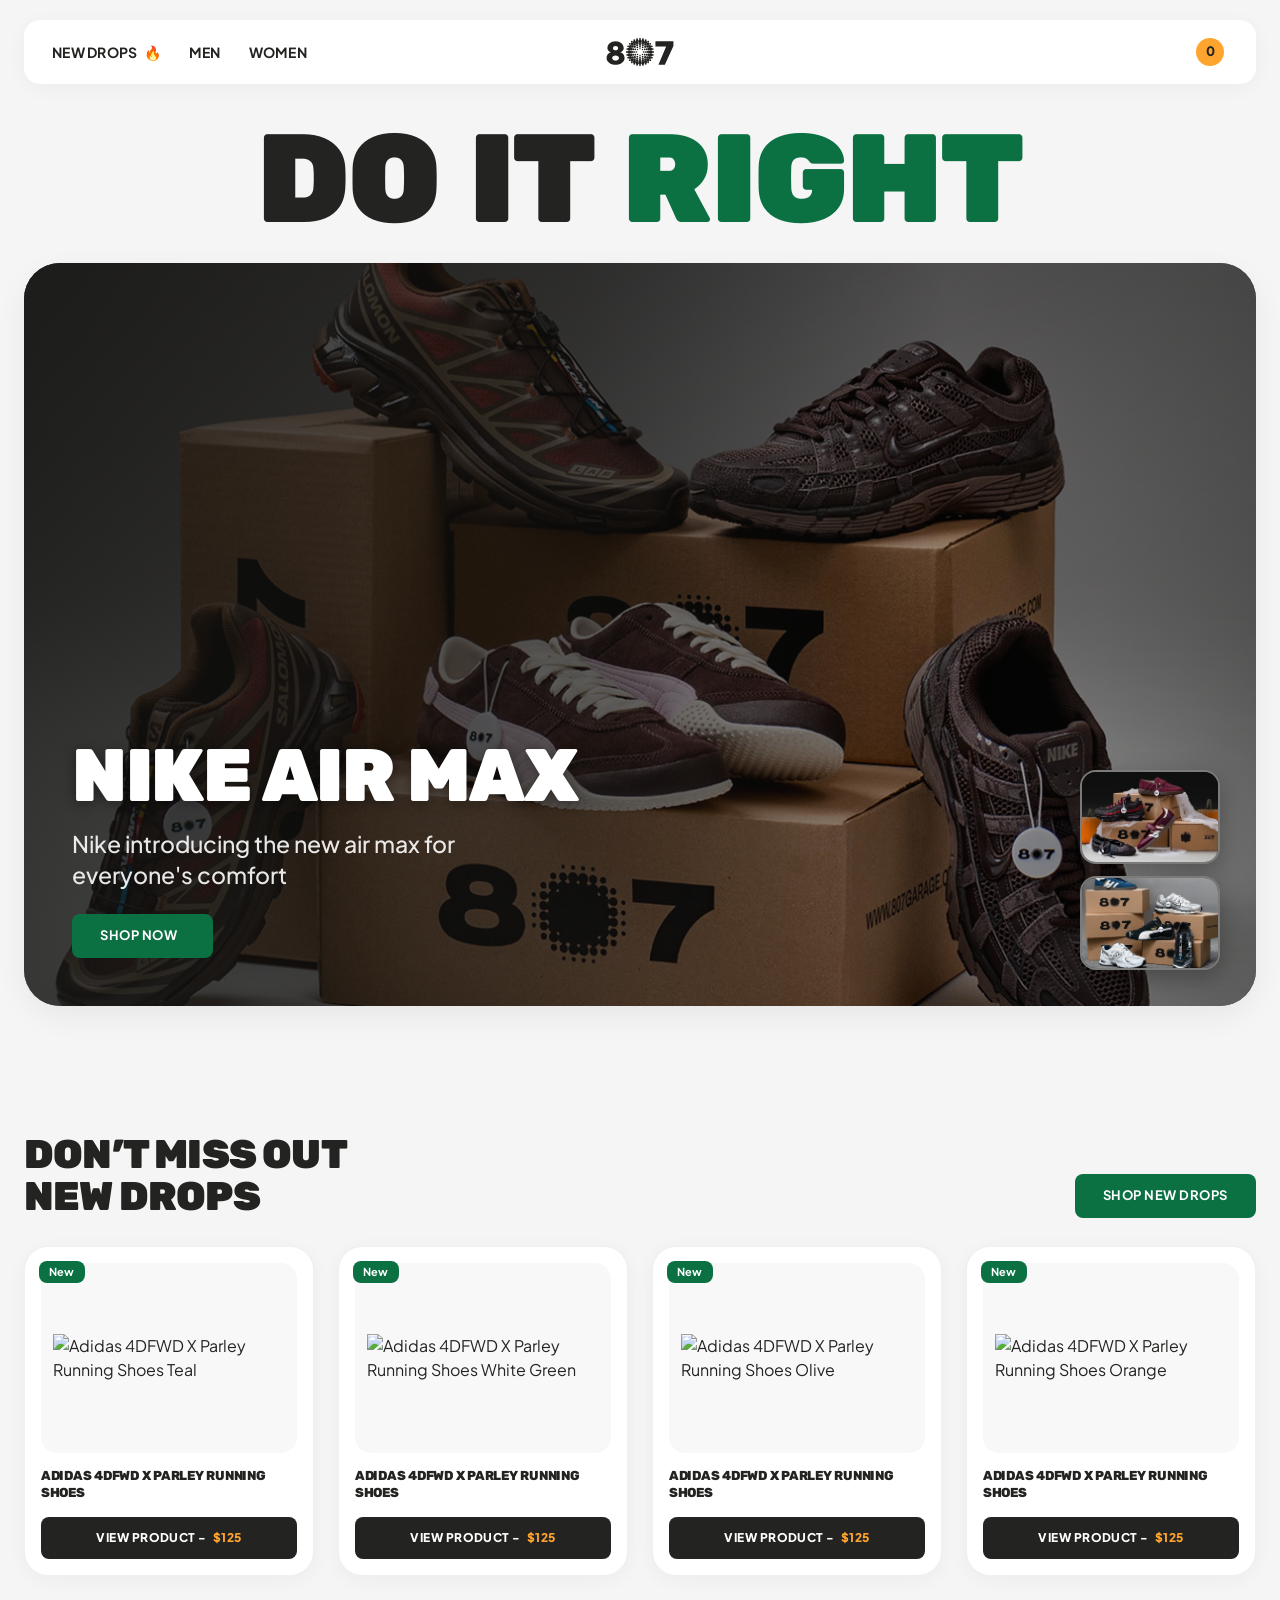
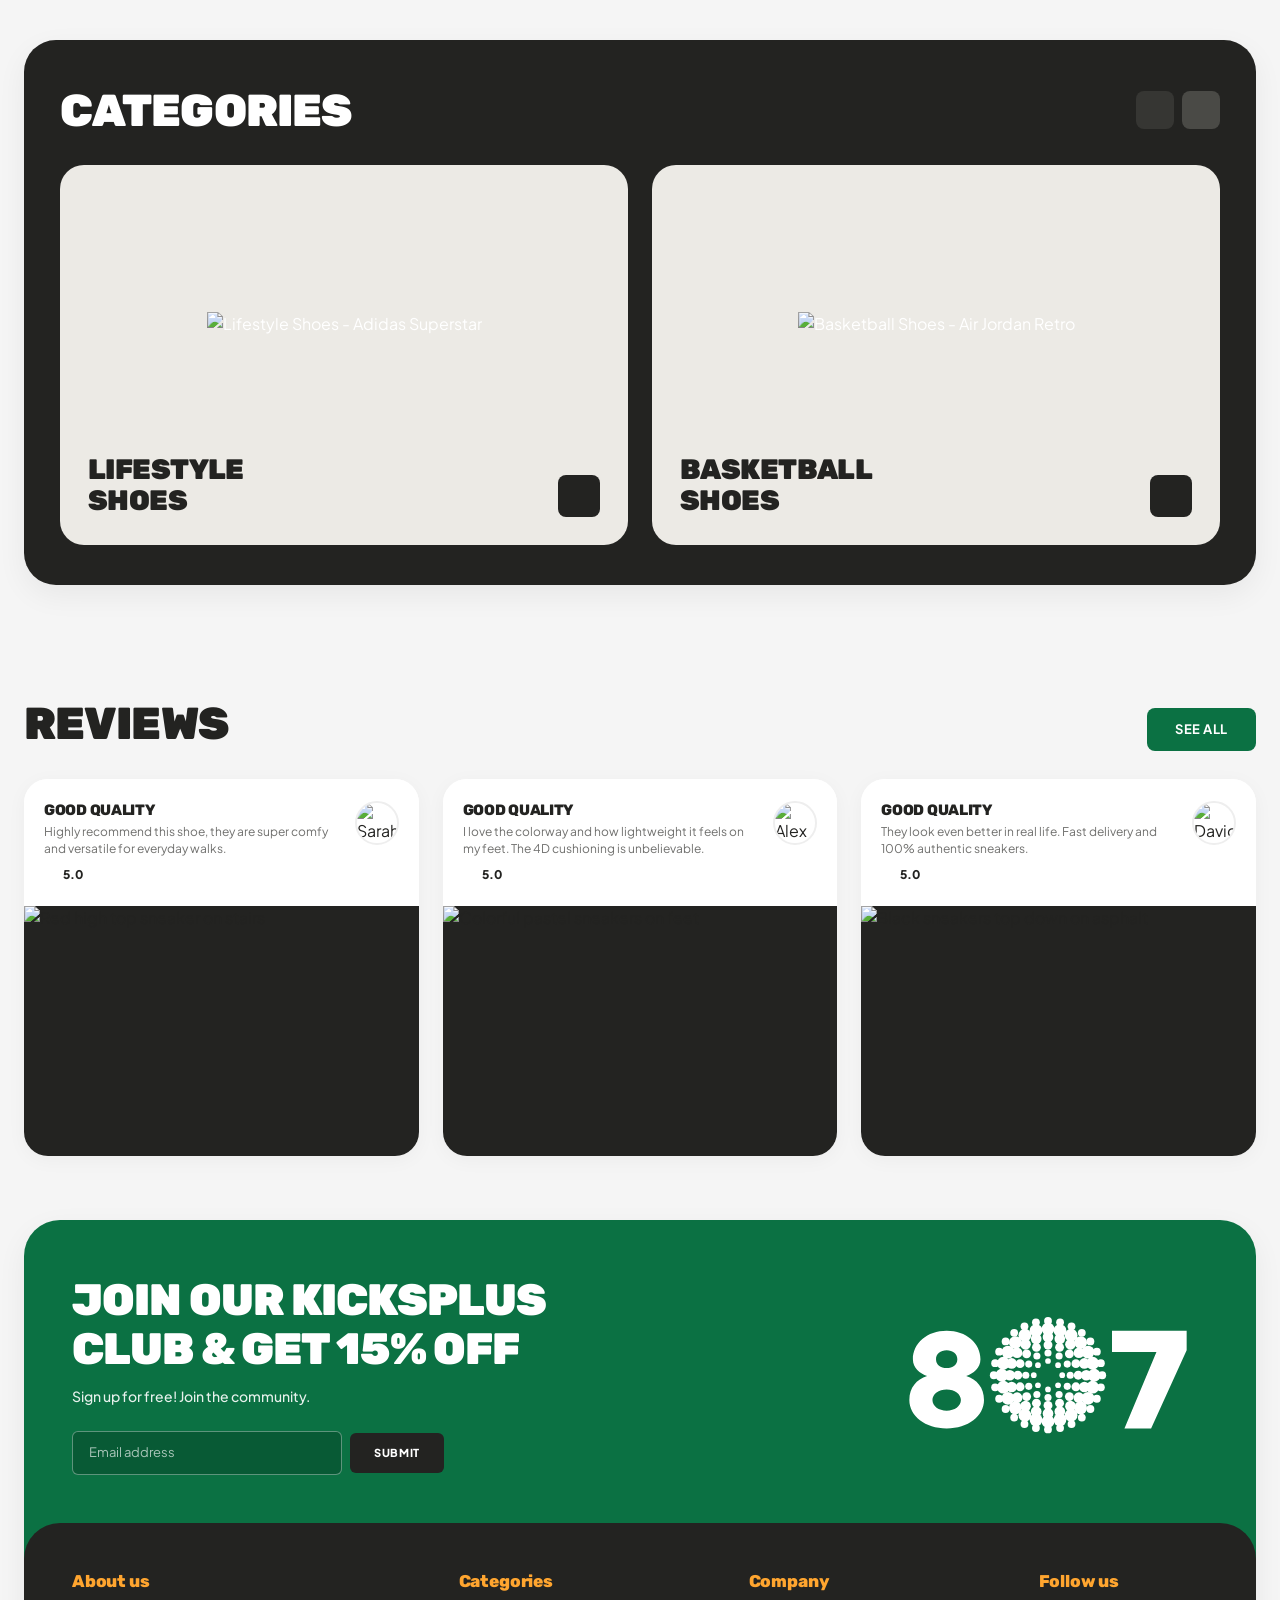
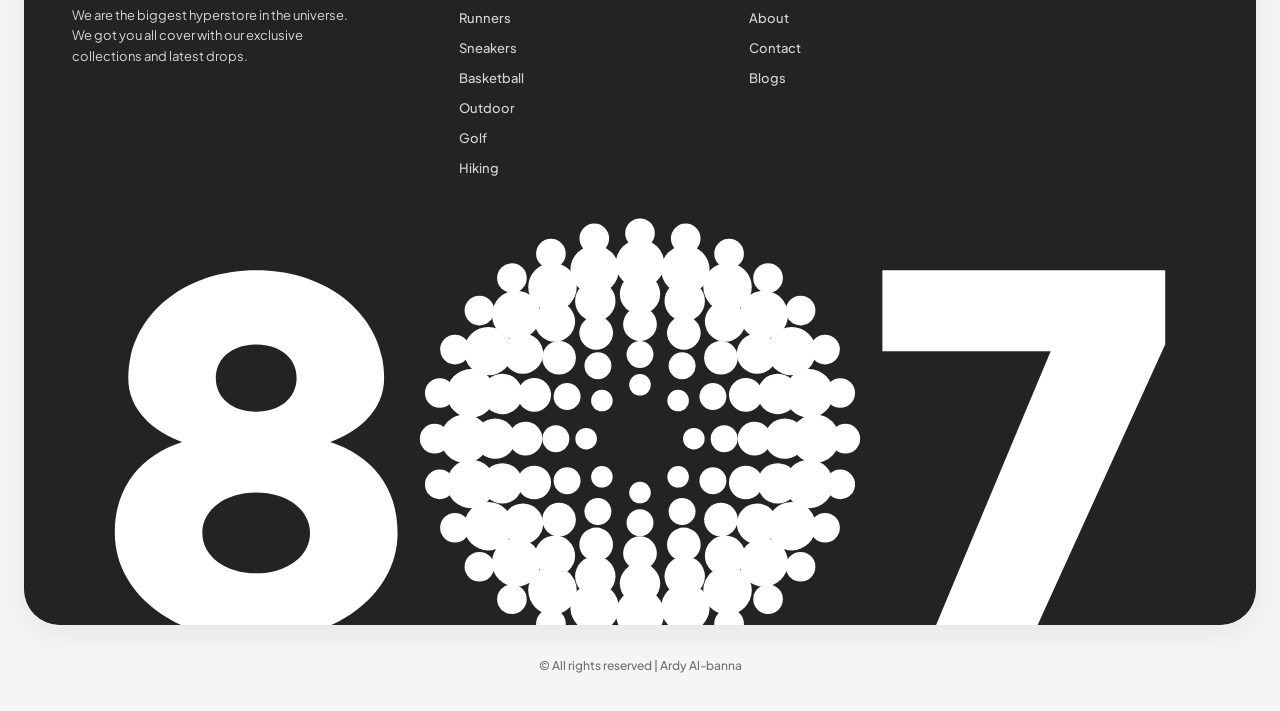
==== commit da5411e9: "feat: add mobile navigation drawer and responsive menu across site pages" ====
--- a/index.html
+++ b/index.html
@@ -45,14 +45,19 @@
          ========================================== -->
     <header class="header-wrapper">
       <nav class="custom-navbar">
-        <!-- Left Links -->
+        <!-- Mobile Menu Hamburger Button (Visible on mobile/tablet) -->
+        <button class="nav-hamburger-btn d-lg-none" id="mobileMenuToggle" aria-label="Open Navigation Menu">
+          <i class="ri-menu-line"></i>
+        </button>
+
+        <!-- Left Links (Desktop) -->
         <div class="nav-links-left">
           <a href="#new-drops" class="nav-item-link">
             <span>New Drops</span>
             <span class="fire-emoji">🔥</span>
           </a>
-          <a href="listing.html" class="nav-item-link">MEN</a>
-          <a href="listing.html" class="nav-item-link">WOMEN</a>
+          <a href="listing.html?gender=men" class="nav-item-link">MEN</a>
+          <a href="listing.html?gender=women" class="nav-item-link">WOMEN</a>
         </div>
 
         <!-- Center 807 Logo -->
@@ -524,6 +529,98 @@
 
   </div>
 
+  <!-- ==========================================
+       MOBILE NAVIGATION DRAWER & BACKDROP
+       ========================================== -->
+  <div class="mobile-nav-backdrop" id="mobileNavBackdrop"></div>
+  <aside class="mobile-nav-drawer" id="mobileNavDrawer" aria-label="Mobile Navigation Menu">
+    <div class="mobile-nav-header">
+      <a href="index.html" class="mobile-nav-logo" aria-label="807 Home">
+        <svg viewBox="0 0 180 70" style="height: 26px; width: 68px; fill: currentColor;">
+          <use href="#logo-807-symbol"></use>
+        </svg>
+      </a>
+      <button class="mobile-nav-close-btn" id="mobileMenuClose" aria-label="Close menu">
+        <i class="ri-close-line"></i>
+      </button>
+    </div>
+
+    <div class="mobile-nav-body">
+      <div class="mobile-nav-group">
+        <span class="mobile-nav-section-title">Shop Collections</span>
+        <ul class="mobile-nav-list">
+          <li>
+            <a href="index.html#new-drops" class="mobile-nav-link">
+              <span>New Drops</span>
+              <span class="fire-emoji">🔥</span>
+            </a>
+          </li>
+          <li>
+            <a href="listing.html?gender=men" class="mobile-nav-link">
+              <span>Men's Footwear</span>
+              <i class="ri-arrow-right-s-line"></i>
+            </a>
+          </li>
+          <li>
+            <a href="listing.html?gender=women" class="mobile-nav-link">
+              <span>Women's Footwear</span>
+              <i class="ri-arrow-right-s-line"></i>
+            </a>
+          </li>
+          <li>
+            <a href="listing.html" class="mobile-nav-link">
+              <span>All Sneakers</span>
+              <i class="ri-arrow-right-s-line"></i>
+            </a>
+          </li>
+        </ul>
+      </div>
+
+      <div class="mobile-nav-group">
+        <span class="mobile-nav-section-title">Account & Orders</span>
+        <ul class="mobile-nav-list">
+          <li>
+            <a href="cart.html" class="mobile-nav-link">
+              <span class="d-flex align-items-center gap-2">
+                <i class="ri-shopping-bag-3-line"></i>
+                <span>My Bag</span>
+              </span>
+              <span class="nav-cart-badge mobile-drawer-cart-badge">0</span>
+            </a>
+          </li>
+          <li>
+            <a href="login.html" class="mobile-nav-link">
+              <span class="d-flex align-items-center gap-2">
+                <i class="ri-user-line"></i>
+                <span>Sign In</span>
+              </span>
+              <i class="ri-arrow-right-s-line"></i>
+            </a>
+          </li>
+          <li>
+            <a href="register.html" class="mobile-nav-link">
+              <span class="d-flex align-items-center gap-2">
+                <i class="ri-gift-line text-warning"></i>
+                <span>Join Kicks Club (15% OFF)</span>
+              </span>
+              <i class="ri-arrow-right-s-line"></i>
+            </a>
+          </li>
+        </ul>
+      </div>
+
+      <div class="mobile-nav-footer">
+        <p class="mobile-nav-tagline">DO IT RIGHT &bull; 807 STREETWEAR</p>
+        <div class="footer-social-row">
+          <a href="#" class="footer-social-icon" aria-label="Facebook"><i class="ri-facebook-circle-fill"></i></a>
+          <a href="#" class="footer-social-icon" aria-label="Instagram"><i class="ri-instagram-line"></i></a>
+          <a href="#" class="footer-social-icon" aria-label="Twitter X"><i class="ri-twitter-x-line"></i></a>
+          <a href="#" class="footer-social-icon" aria-label="TikTok"><i class="ri-tiktok-fill"></i></a>
+        </div>
+      </div>
+    </div>
+  </aside>
+
   <!-- Bootstrap 5.3.3 JS Bundle -->
   <script src="https://cdn.jsdelivr.net/npm/bootstrap@5.3.3/dist/js/bootstrap.bundle.min.js" integrity="sha384-YvpcrYf0tY3lHB60NNkmXc5s9fDVZLESaAA55NDzOxhy9GkcIdslK1eN7N6jIeHz" crossorigin="anonymous"></script>
 
--- a/assets/css/style.css
+++ b/assets/css/style.css
@@ -37,9 +37,15 @@
   --transition-smooth: all 0.28s cubic-bezier(0.16, 1, 0.3, 1);
 }
 
-/* Base resets & typography */
-* {
+/* Base resets & typography (Mobile-First Principles) */
+*, *::before, *::after {
   box-sizing: border-box;
+}
+
+html {
+  scroll-behavior: smooth;
+  -webkit-text-size-adjust: 100%;
+  text-size-adjust: 100%;
 }
 
 body {
@@ -49,8 +55,30 @@
   -webkit-font-smoothing: antialiased;
   -moz-osx-font-smoothing: grayscale;
   overflow-x: hidden;
+  width: 100%;
+  position: relative;
   margin: 0;
   padding: 0;
+  touch-action: manipulation;
+}
+
+/* Mobile Touch targets & interactive responsiveness */
+button, a, input, select, textarea {
+  touch-action: manipulation;
+  -webkit-tap-highlight-color: transparent;
+}
+
+/* Mobile-First iOS Safari Auto-Zoom Fix (inputs must be at least 16px on mobile viewports) */
+@media (max-width: 767.98px) {
+  input[type="text"],
+  input[type="email"],
+  input[type="password"],
+  input[type="tel"],
+  input[type="search"],
+  select,
+  textarea {
+    font-size: 16px !important;
+  }
 }
 
 h1, h2, h3, h4, h5, h6,
@@ -67,18 +95,19 @@
   transition: var(--transition-smooth);
 }
 
-img {
+img, svg, video, canvas {
   max-width: 100%;
   height: auto;
   display: block;
 }
 
-/* Main Container Constraint matching design */
+/* Main Container Constraint with Mobile-First Fluid Padding */
 .app-container {
   max-width: 1320px;
   margin: 0 auto;
-  padding-left: 20px;
-  padding-right: 20px;
+  padding-left: clamp(14px, 3.2vw, 24px);
+  padding-right: clamp(14px, 3.2vw, 24px);
+  width: 100%;
 }
 
 /* ==========================================================================
@@ -190,12 +219,190 @@
   transform: scale(1.08);
 }
 
+/* Hamburger Toggle Button */
+.nav-hamburger-btn {
+  background: none;
+  border: none;
+  color: var(--color-dark);
+  font-size: 24px;
+  cursor: pointer;
+  width: 40px;
+  height: 40px;
+  border-radius: var(--radius-sm);
+  display: inline-flex;
+  align-items: center;
+  justify-content: center;
+  padding: 0;
+  transition: var(--transition-smooth);
+}
+
+.nav-hamburger-btn:hover {
+  background-color: rgba(0, 0, 0, 0.05);
+  color: var(--color-brand-green);
+}
+
+@media (min-width: 992px) {
+  .nav-hamburger-btn {
+    display: none !important;
+  }
+}
+
+/* Mobile Navigation Drawer & Backdrop */
+.mobile-nav-backdrop {
+  position: fixed;
+  inset: 0;
+  background: rgba(0, 0, 0, 0.55);
+  backdrop-filter: blur(4px);
+  -webkit-backdrop-filter: blur(4px);
+  z-index: 9998;
+  opacity: 0;
+  pointer-events: none;
+  transition: opacity 0.3s cubic-bezier(0.16, 1, 0.3, 1);
+}
+
+.mobile-nav-backdrop.active {
+  opacity: 1;
+  pointer-events: auto;
+}
+
+.mobile-nav-drawer {
+  position: fixed;
+  top: 0;
+  left: 0;
+  bottom: 0;
+  width: min(340px, 86vw);
+  background: var(--bg-card);
+  z-index: 9999;
+  display: flex;
+  flex-direction: column;
+  box-shadow: 10px 0 40px rgba(0, 0, 0, 0.2);
+  transform: translateX(-100%);
+  transition: transform 0.35s cubic-bezier(0.16, 1, 0.3, 1);
+  overflow-y: auto;
+  -webkit-overflow-scrolling: touch;
+}
+
+.mobile-nav-drawer.active {
+  transform: translateX(0);
+}
+
+.mobile-nav-header {
+  display: flex;
+  align-items: center;
+  justify-content: space-between;
+  padding: 18px 20px;
+  border-bottom: 1px solid rgba(0, 0, 0, 0.06);
+}
+
+.mobile-nav-close-btn {
+  background: none;
+  border: none;
+  font-size: 26px;
+  color: var(--color-dark);
+  width: 40px;
+  height: 40px;
+  border-radius: var(--radius-sm);
+  display: flex;
+  align-items: center;
+  justify-content: center;
+  cursor: pointer;
+  transition: var(--transition-smooth);
+}
+
+.mobile-nav-close-btn:hover {
+  background-color: rgba(0, 0, 0, 0.06);
+  color: #DC3545;
+}
+
+.mobile-nav-body {
+  padding: 20px;
+  display: flex;
+  flex-direction: column;
+  gap: 24px;
+  flex: 1;
+}
+
+.mobile-nav-group {
+  display: flex;
+  flex-direction: column;
+  gap: 8px;
+}
+
+.mobile-nav-section-title {
+  font-size: 11px;
+  font-weight: 800;
+  text-transform: uppercase;
+  letter-spacing: 0.08em;
+  color: var(--color-muted-text);
+  margin-bottom: 4px;
+}
+
+.mobile-nav-list {
+  list-style: none;
+  padding: 0;
+  margin: 0;
+  display: flex;
+  flex-direction: column;
+  gap: 4px;
+}
+
+.mobile-nav-link {
+  display: flex;
+  align-items: center;
+  justify-content: space-between;
+  padding: 12px 14px;
+  border-radius: var(--radius-sm);
+  font-size: 14.5px;
+  font-weight: 700;
+  color: var(--color-dark);
+  text-transform: uppercase;
+  letter-spacing: 0.02em;
+  transition: var(--transition-smooth);
+}
+
+.mobile-nav-link:hover,
+.mobile-nav-link:active {
+  background-color: var(--bg-canvas);
+  color: var(--color-brand-green);
+  transform: translateX(4px);
+}
+
+.mobile-drawer-cart-badge {
+  background-color: var(--color-brand-orange);
+  color: var(--color-dark);
+  font-size: 12px;
+  font-weight: 800;
+  padding: 2px 8px;
+  border-radius: 999px;
+}
+
+.mobile-nav-footer {
+  margin-top: auto;
+  padding-top: 20px;
+  border-top: 1px solid rgba(0, 0, 0, 0.06);
+}
+
+.mobile-nav-tagline {
+  font-size: 11px;
+  font-weight: 800;
+  letter-spacing: 0.05em;
+  color: var(--color-muted-text);
+  margin-bottom: 12px;
+}
+
+@media (min-width: 992px) {
+  .mobile-nav-backdrop,
+  .mobile-nav-drawer {
+    display: none !important;
+  }
+}
+
 /* ==========================================================================
    2. HERO GIANT TITLE
    ========================================================================== */
 .hero-title-section {
-  margin-top: 24px;
-  margin-bottom: 24px;
+  margin-top: clamp(14px, 3vw, 24px);
+  margin-bottom: clamp(14px, 3vw, 24px);
   padding: 0;
   width: 100%;
   text-align: center;
@@ -203,15 +410,21 @@
 
 .hero-giant-title {
   font-family: var(--font-display);
-  font-size: clamp(3.6rem, 10.3vw, 9.5rem);
+  font-size: clamp(2.1rem, 9.8vw, 9.5rem);
   font-weight: 900;
   line-height: 0.95;
   margin: 0;
   color: var(--color-dark);
   text-align: center;
   letter-spacing: -0.02em;
-  word-spacing: 0.12em;
-  white-space: nowrap;
+  word-spacing: 0.08em;
+  word-break: break-word;
+}
+
+@media (min-width: 768px) {
+  .hero-giant-title {
+    white-space: nowrap;
+  }
 }
 
 .hero-giant-title .title-accent {
@@ -228,11 +441,11 @@
 
 .hero-banner-wrapper {
   position: relative;
-  border-radius: 36px;
+  border-radius: clamp(20px, 3vw, 36px);
   overflow: hidden;
   width: 100%;
   max-width: 1320px;
-  height: 750px;
+  height: clamp(380px, 58vw, 750px);
   background-color: #5A4E46;
   box-shadow: var(--shadow-card);
 }
@@ -245,47 +458,52 @@
   filter: brightness(0.92) contrast(1.04);
 }
 
-/* Subtle dark gradient overlay to ensure text readability */
+/* Subtle dark gradient overlay to ensure text readability across all viewports */
 .hero-banner-overlay {
   position: absolute;
   inset: 0;
   background: linear-gradient(
     to right,
-    rgba(20, 20, 18, 0.72) 0%,
-    rgba(20, 20, 18, 0.45) 35%,
-    rgba(20, 20, 18, 0.1) 70%,
-    rgba(20, 20, 18, 0.3) 100%
+    rgba(20, 20, 18, 0.78) 0%,
+    rgba(20, 20, 18, 0.55) 45%,
+    rgba(20, 20, 18, 0.15) 75%,
+    rgba(20, 20, 18, 0.35) 100%
   );
   pointer-events: none;
 }
-
-
 
 /* Hero Content on Bottom-Left */
 .hero-text-content {
   position: absolute;
-  bottom: 48px;
-  left: 48px;
+  bottom: clamp(20px, 4vw, 48px);
+  left: clamp(18px, 4vw, 48px);
+  right: clamp(18px, 4vw, 48px);
   max-width: 880px;
   z-index: 10;
   color: #FFFFFF;
 }
 
 .hero-product-title {
-  font-size: clamp(48px, 5.8vw, 84px);
+  font-size: clamp(24px, 5.8vw, 84px);
   font-weight: 900;
   line-height: 1.05;
   color: #FFFFFF;
   margin-bottom: 12px;
   text-shadow: 0 2px 14px rgba(0, 0, 0, 0.4);
-  white-space: nowrap;
+  word-break: break-word;
+}
+
+@media (min-width: 992px) {
+  .hero-product-title {
+    white-space: nowrap;
+  }
 }
 
 .hero-product-desc {
-  font-size: clamp(18px, 1.8vw, 26px);
+  font-size: clamp(14px, 1.8vw, 24px);
   color: rgba(255, 255, 255, 0.9);
   line-height: 1.35;
-  margin-bottom: 24px;
+  margin-bottom: clamp(16px, 2.5vw, 24px);
   max-width: 750px;
   font-weight: 500;
 }
@@ -901,6 +1119,8 @@
   padding-left: 10px;
   padding-right: 10px;
   width: 100%;
+  max-width: 100%;
+  overflow: hidden;
   display: flex;
   justify-content: center;
   align-items: center;
@@ -927,62 +1147,630 @@
 }
 
 /* ==========================================================================
-   RESPONSIVE ADJUSTMENTS
+   COMPREHENSIVE RESPONSIVE DESIGN (MOBILE-FIRST ARCHITECTURE)
+   Covers: Small Phones (<375px), Standard Phones (375-575px),
+           Phablets/Tablets (576-767px), Tablets/Laptops (768-991px), Desktop (992px+)
    ========================================================================== */
+
+/* Tablet & Smaller Screens (< 992px) */
 @media (max-width: 991.98px) {
-  .hero-banner-wrapper {
-    height: 440px;
-  }
-  .hero-text-content {
-    bottom: 28px;
-    left: 28px;
-  }
+  .header-wrapper {
+    padding-top: 14px;
+    padding-bottom: 10px;
+  }
+
+  .custom-navbar {
+    padding: 10px 16px;
+  }
+
+  .nav-links-left {
+    display: none !important; /* Managed via mobile-nav-drawer */
+  }
+
+  .navbar-center-logo {
+    position: static;
+    transform: none;
+  }
+
+  .nav-actions-right {
+    gap: 12px;
+  }
+
   .hero-floating-cards {
-    display: none; /* Hide mini preview cards on tablet/mobile for clean look */
-  }
+    display: none !important; /* Hide mini preview cards on tablet/mobile for clean look */
+  }
+
+  .hero-vertical-tag {
+    display: none !important;
+  }
+
   .club-promo-logo-col {
     justify-content: center;
     margin-top: 24px;
   }
-}
-
+
+  /* Listing Page Mobile Filter Drawer */
+  #filtersSidebarCol {
+    position: fixed;
+    top: 0;
+    left: 0;
+    bottom: 0;
+    width: min(340px, 86vw);
+    background: #FFFFFF;
+    z-index: 10000;
+    padding: 24px 20px;
+    overflow-y: auto;
+    -webkit-overflow-scrolling: touch;
+    box-shadow: 12px 0 40px rgba(0, 0, 0, 0.25);
+    transform: translateX(-100%);
+    transition: transform 0.35s cubic-bezier(0.16, 1, 0.3, 1);
+  }
+
+  #filtersSidebarCol.mobile-filter-open {
+    transform: translateX(0);
+  }
+
+  .mobile-filter-header {
+    display: flex !important;
+    align-items: center;
+    justify-content: space-between;
+    margin-bottom: 20px;
+    padding-bottom: 12px;
+    border-bottom: 1px solid rgba(0, 0, 0, 0.08);
+  }
+
+  .mobile-filter-header h3 {
+    margin: 0;
+    font-size: 1.2rem;
+    font-family: var(--font-display);
+    color: var(--color-dark);
+  }
+
+  .mobile-filter-close-btn {
+    background: none;
+    border: none;
+    font-size: 24px;
+    color: var(--color-dark);
+    cursor: pointer;
+    padding: 4px;
+    display: flex;
+    align-items: center;
+    justify-content: center;
+  }
+
+  .mobile-filter-footer {
+    display: block !important;
+    position: sticky;
+    bottom: -24px;
+    margin: 20px -20px -24px -20px;
+    padding: 16px 20px;
+    background: #FFFFFF;
+    border-top: 1px solid rgba(0, 0, 0, 0.08);
+    box-shadow: 0 -4px 16px rgba(0, 0, 0, 0.06);
+  }
+
+  .btn-apply-filters {
+    width: 100%;
+    height: 48px;
+    background: var(--color-dark);
+    color: #FFFFFF;
+    border: none;
+    border-radius: var(--radius-sm);
+    font-family: var(--font-display);
+    font-size: 13px;
+    font-weight: 800;
+    letter-spacing: 0.05em;
+    cursor: pointer;
+    transition: var(--transition-smooth);
+  }
+
+  .btn-apply-filters:hover {
+    background: #000000;
+  }
+
+  .product-info-panel {
+    padding-left: 0;
+    margin-top: 28px;
+  }
+
+  .kicks-club-card {
+    margin-top: 24px;
+  }
+}
+
+/* Medium Phones & Tablets (< 768px) */
 @media (max-width: 767.98px) {
   .header-wrapper {
-    padding-top: 12px;
-  }
+    padding-top: 10px;
+    padding-bottom: 8px;
+  }
+
   .custom-navbar {
-    padding: 10px 16px;
-  }
-  .nav-links-left {
-    display: none; /* Mobile menu can collapse or simplify */
-  }
-  .navbar-center-logo {
-    position: static;
-    transform: none;
-  }
+    padding: 8px 14px;
+  }
+
+  .navbar-center-logo svg {
+    height: 24px;
+    width: auto;
+  }
+
+  .nav-icon-btn {
+    font-size: 18px;
+    padding: 2px;
+  }
+
+  .nav-cart-badge {
+    width: 24px;
+    height: 24px;
+    font-size: 11px;
+    margin-left: 2px;
+  }
+
   .hero-banner-wrapper {
     height: 380px;
   }
-  .hero-vertical-tag {
-    display: none;
-  }
+
   .hero-text-content {
-    bottom: 24px;
-    left: 20px;
-    right: 20px;
-  }
+    bottom: 20px;
+    left: 18px;
+    right: 18px;
+  }
+
   .hero-product-title {
+    font-size: 1.85rem;
+    margin-bottom: 8px;
+  }
+
+  .hero-product-desc {
+    font-size: 13px;
+    margin-bottom: 16px;
+    display: -webkit-box;
+    -webkit-line-clamp: 2;
+    -webkit-box-orient: vertical;
+    overflow: hidden;
+  }
+
+  .btn-brand-green {
+    padding: 10px 22px;
+    font-size: 12px;
+  }
+
+  .section-new-drops,
+  .section-reviews {
+    padding-top: 36px;
+    padding-bottom: 36px;
+  }
+
+  .section-header-row,
+  .related-header-row {
+    margin-bottom: 20px;
+  }
+
+  .section-title-twoline,
+  .related-title {
+    font-size: 1.65rem;
+  }
+
+  .categories-container-dark {
+    padding: 28px 18px;
+    border-radius: var(--radius-lg);
+  }
+
+  .categories-title {
     font-size: 1.8rem;
   }
-  .club-promo-banner,
-  .categories-container-dark,
-  .footer-dark-container {
-    padding: 28px 20px;
+
+  .category-card {
+    height: 320px;
+    padding: 20px;
+    border-radius: var(--radius-md);
+  }
+
+  .category-card-img-wrapper img {
+    max-height: 170px;
+  }
+
+  .category-card-name {
+    font-size: 1.35rem;
+  }
+
+  .category-btn-arrow {
+    width: 36px;
+    height: 36px;
+    font-size: 18px;
+  }
+
+  /* Green Club Promo Banner */
+  .footer-composite-wrapper {
     border-radius: var(--radius-lg);
-  }
+    margin-bottom: 0;
+  }
+
+  .club-promo-banner {
+    padding: 36px 20px 32px;
+  }
+
+  .club-promo-title {
+    font-size: 1.8rem;
+    line-height: 1.15;
+    margin-bottom: 10px;
+  }
+
+  .club-promo-subtext {
+    font-size: 13px;
+    margin-bottom: 18px;
+  }
+
   .club-signup-form {
     flex-direction: column;
     align-items: stretch;
+    width: 100%;
+    gap: 10px;
+  }
+
+  .club-input-email {
+    width: 100%;
+    max-width: 100%;
+  }
+
+  .btn-club-submit {
+    width: 100%;
+    height: 46px;
+  }
+
+  .club-promo-logo-col svg {
+    max-width: 220px;
+  }
+
+  /* Dark Footer */
+  .footer-dark-container {
+    border-radius: var(--radius-lg);
+    padding: 32px 0 0;
+  }
+
+  .footer-inner-content {
+    padding-left: 20px;
+    padding-right: 20px;
+  }
+
+  .footer-about-text {
+    max-width: 100%;
+    margin-bottom: 24px;
+  }
+
+  .footer-col-title {
+    margin-bottom: 10px;
+    margin-top: 16px;
+  }
+
+  .footer-giant-watermark {
+    margin-top: 16px;
+    margin-bottom: -2%;
+  }
+
+  .page-bottom-copyright {
+    padding: 18px 0 28px;
+  }
+
+  /* Listing Page Styles */
+  .listing-promo-banner {
+    padding: 28px 20px;
+    min-height: 240px;
+    border-radius: var(--radius-lg);
+    margin-bottom: 24px;
+  }
+
+  .listing-promo-banner::before {
+    content: '';
+    position: absolute;
+    top: 0;
+    left: 0;
+    width: 100%;
+    height: 100%;
+    background: rgba(21, 21, 19, 0.72);
+    z-index: 1;
+    pointer-events: none;
+  }
+
+  .promo-heading {
+    font-size: 2rem;
+    margin-bottom: 8px;
+  }
+
+  .promo-text {
+    font-size: 13px;
+  }
+
+  .listing-header-bar {
+    margin-bottom: 18px;
+  }
+
+  .listing-title {
+    font-size: 1.5rem;
+  }
+
+  /* Product Detail Styles */
+  .product-detail-section {
+    margin-top: 18px;
+    margin-bottom: 36px;
+  }
+
+  .product-gallery-grid {
+    gap: 10px;
+  }
+
+  .gallery-card {
+    border-radius: var(--radius-md);
+  }
+
+  .product-detail-title {
+    font-size: 1.65rem;
+  }
+
+  .product-detail-price {
+    font-size: 22px;
+    margin-bottom: 18px;
+  }
+
+  .product-size-btn {
+    width: 44px;
+    height: 44px;
+    font-size: 13px;
+  }
+
+  /* Cart Page Styles */
+  .cart-page-section {
+    padding-top: 18px;
+    padding-bottom: 40px;
+  }
+
+  .cart-promo-title {
+    font-size: 1.45rem;
+  }
+
+  .cart-bag-container,
+  .order-summary-card {
+    padding: 22px 18px;
+    border-radius: var(--radius-lg);
+  }
+
+  .cart-bag-heading {
+    font-size: 1.4rem;
+  }
+
+  .cart-item-row {
+    gap: 14px;
+    padding-bottom: 18px;
+  }
+
+  .cart-item-thumb-box {
+    width: 100px;
+    height: 100px;
+    border-radius: var(--radius-sm);
+  }
+
+  .cart-item-product-name {
+    font-size: 13.5px;
+  }
+
+  .cart-item-price-tag {
+    font-size: 14px;
+  }
+
+  /* Checkout Page Styles */
+  .checkout-page-section {
+    padding-top: 18px;
+    padding-bottom: 40px;
+  }
+
+  .checkout-section-title {
+    font-size: 1.3rem;
+  }
+
+  .delivery-option-box {
+    padding: 14px 16px;
+  }
+
+  .btn-checkout-review {
+    width: 100%;
+  }
+
+  .checkout-order-details-card {
+    padding: 18px 16px;
+  }
+
+  /* Auth Pages */
+  .auth-page-section {
+    padding-top: 20px;
+    padding-bottom: 40px;
+  }
+
+  .auth-title {
+    font-size: 2rem;
+  }
+
+  .kicks-club-card {
+    padding: 28px 20px;
+    border-radius: var(--radius-lg);
+  }
+
+  .kicks-club-card-title {
+    font-size: 1.6rem;
+  }
+}
+
+/* Small Mobile Phones (< 576px) */
+@media (max-width: 575.98px) {
+  .app-container {
+    padding-left: 12px;
+    padding-right: 12px;
+  }
+
+  .custom-navbar {
+    padding: 8px 12px;
+    border-radius: var(--radius-sm);
+  }
+
+  .nav-actions-right {
+    gap: 8px;
+  }
+
+  .hero-banner-wrapper {
+    height: 350px;
+    border-radius: 18px;
+  }
+
+  .hero-text-content {
+    bottom: 16px;
+    left: 14px;
+    right: 14px;
+  }
+
+  .hero-product-title {
+    font-size: 1.6rem;
+  }
+
+  /* 2-Column Mobile Product Card Adjustments */
+  .product-card,
+  .listing-product-card {
+    padding: 10px;
+    border-radius: 14px;
+  }
+
+  .product-img-wrapper,
+  .listing-img-box {
+    height: 130px;
+    padding: 6px;
+    margin-bottom: 8px;
+  }
+
+  .product-badge-new,
+  .badge-tag-orange,
+  .badge-tag-green {
+    font-size: 9.5px;
+    padding: 2px 6px;
+    top: 8px;
+    left: 8px;
+  }
+
+  .product-title,
+  .listing-item-title {
+    font-size: 11.5px;
+    line-height: 1.3;
+    min-height: 30px;
+    margin-bottom: 8px;
+  }
+
+  .btn-view-product {
+    padding: 8px 6px;
+    font-size: 10.5px;
+    letter-spacing: 0.02em;
+    gap: 4px;
+  }
+
+  /* Cart Item compact for small phones */
+  .cart-item-thumb-box {
+    width: 80px;
+    height: 80px;
+    padding: 4px;
+  }
+
+  .cart-item-title-row {
+    flex-direction: column;
+    gap: 2px;
+    margin-bottom: 4px;
+  }
+
+  .cart-item-controls-row {
+    gap: 8px;
+    margin-bottom: 10px;
+    flex-wrap: wrap;
+  }
+
+  .cart-custom-select {
+    padding: 5px 24px 5px 8px;
+    font-size: 12px;
+  }
+
+  /* Product Detail gallery */
+  .product-gallery-grid {
+    gap: 8px;
+  }
+
+  .gallery-card {
+    border-radius: 12px;
+  }
+
+  .product-size-grid {
+    gap: 6px;
+  }
+
+  .product-size-btn {
+    width: 42px;
+    height: 42px;
+    font-size: 12px;
+  }
+
+  .product-actions-row {
+    gap: 8px;
+  }
+
+  .btn-detail-add-cart {
+    height: 48px;
+    font-size: 12.5px;
+  }
+
+  .btn-detail-wishlist {
+    width: 48px;
+    height: 48px;
+    font-size: 18px;
+  }
+
+  .btn-detail-buy-now {
+    height: 48px;
+    font-size: 12.5px;
+  }
+
+  .social-login-row {
+    gap: 6px;
+  }
+
+  .btn-social-auth {
+    height: 48px;
+  }
+}
+
+/* Extra Small Devices (< 360px - e.g. iPhone SE / Fold outer display) */
+@media (max-width: 359.98px) {
+  .hero-giant-title {
+    font-size: 1.95rem;
+  }
+
+  .hero-banner-wrapper {
+    height: 330px;
+  }
+
+  .hero-product-title {
+    font-size: 1.4rem;
+  }
+
+  .product-img-wrapper,
+  .listing-img-box {
+    height: 115px;
+  }
+
+  .cart-item-thumb-box {
+    width: 68px;
+    height: 68px;
+  }
+}
+
+/* Desktop Defaults (min-width: 992px) */
+@media (min-width: 992px) {
+  .mobile-filter-header,
+  .mobile-filter-footer,
+  #mobileFilterBackdrop {
+    display: none !important;
   }
 }
 
@@ -1672,6 +2460,65 @@
   transform: translateY(-2px);
 }
 
+/* Mobile Sticky Quick-Buy Bottom Bar */
+.product-mobile-sticky-bar {
+  position: fixed;
+  bottom: 0;
+  left: 0;
+  right: 0;
+  background: rgba(255, 255, 255, 0.95);
+  backdrop-filter: blur(8px);
+  -webkit-backdrop-filter: blur(8px);
+  border-top: 1px solid rgba(0, 0, 0, 0.08);
+  padding: 10px 16px;
+  display: flex;
+  align-items: center;
+  justify-content: space-between;
+  gap: 12px;
+  z-index: 999;
+  box-shadow: 0 -4px 20px rgba(0, 0, 0, 0.08);
+  transform: translateY(100%);
+  transition: transform 0.3s cubic-bezier(0.16, 1, 0.3, 1);
+}
+
+.product-mobile-sticky-bar.visible {
+  transform: translateY(0);
+}
+
+.sticky-bar-info {
+  display: flex;
+  flex-direction: column;
+}
+
+.sticky-bar-name {
+  font-family: var(--font-display);
+  font-size: 11px;
+  font-weight: 800;
+  color: var(--color-dark);
+  text-transform: uppercase;
+}
+
+.sticky-bar-price {
+  font-family: var(--font-display);
+  font-size: 16px;
+  font-weight: 800;
+  color: #007A3D;
+}
+
+.btn-sticky-add-cart {
+  height: 42px !important;
+  padding: 0 18px !important;
+  font-size: 12px !important;
+  flex: none !important;
+  border-radius: 8px !important;
+}
+
+@media (min-width: 768px) {
+  .product-mobile-sticky-bar {
+    display: none !important;
+  }
+}
+
 /* About Product Details */
 .about-product-box {
   margin-top: 32px;
